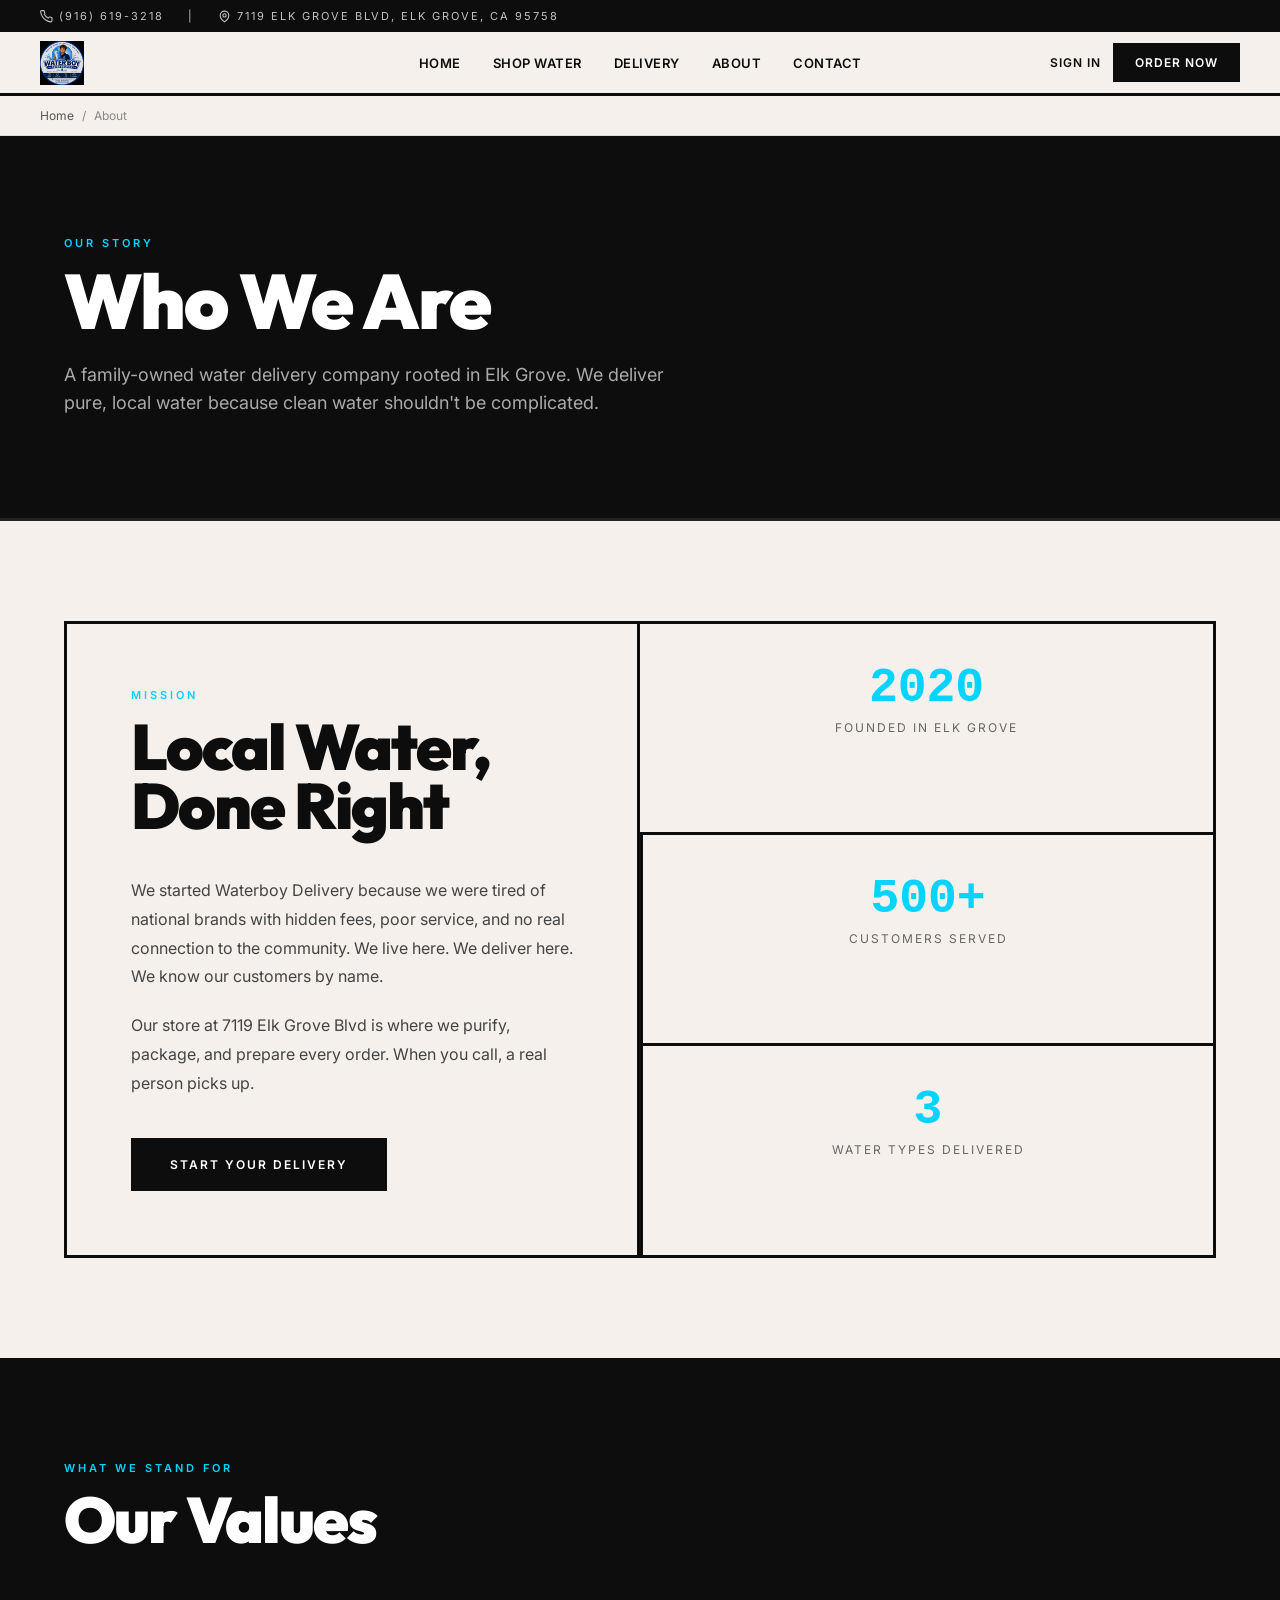
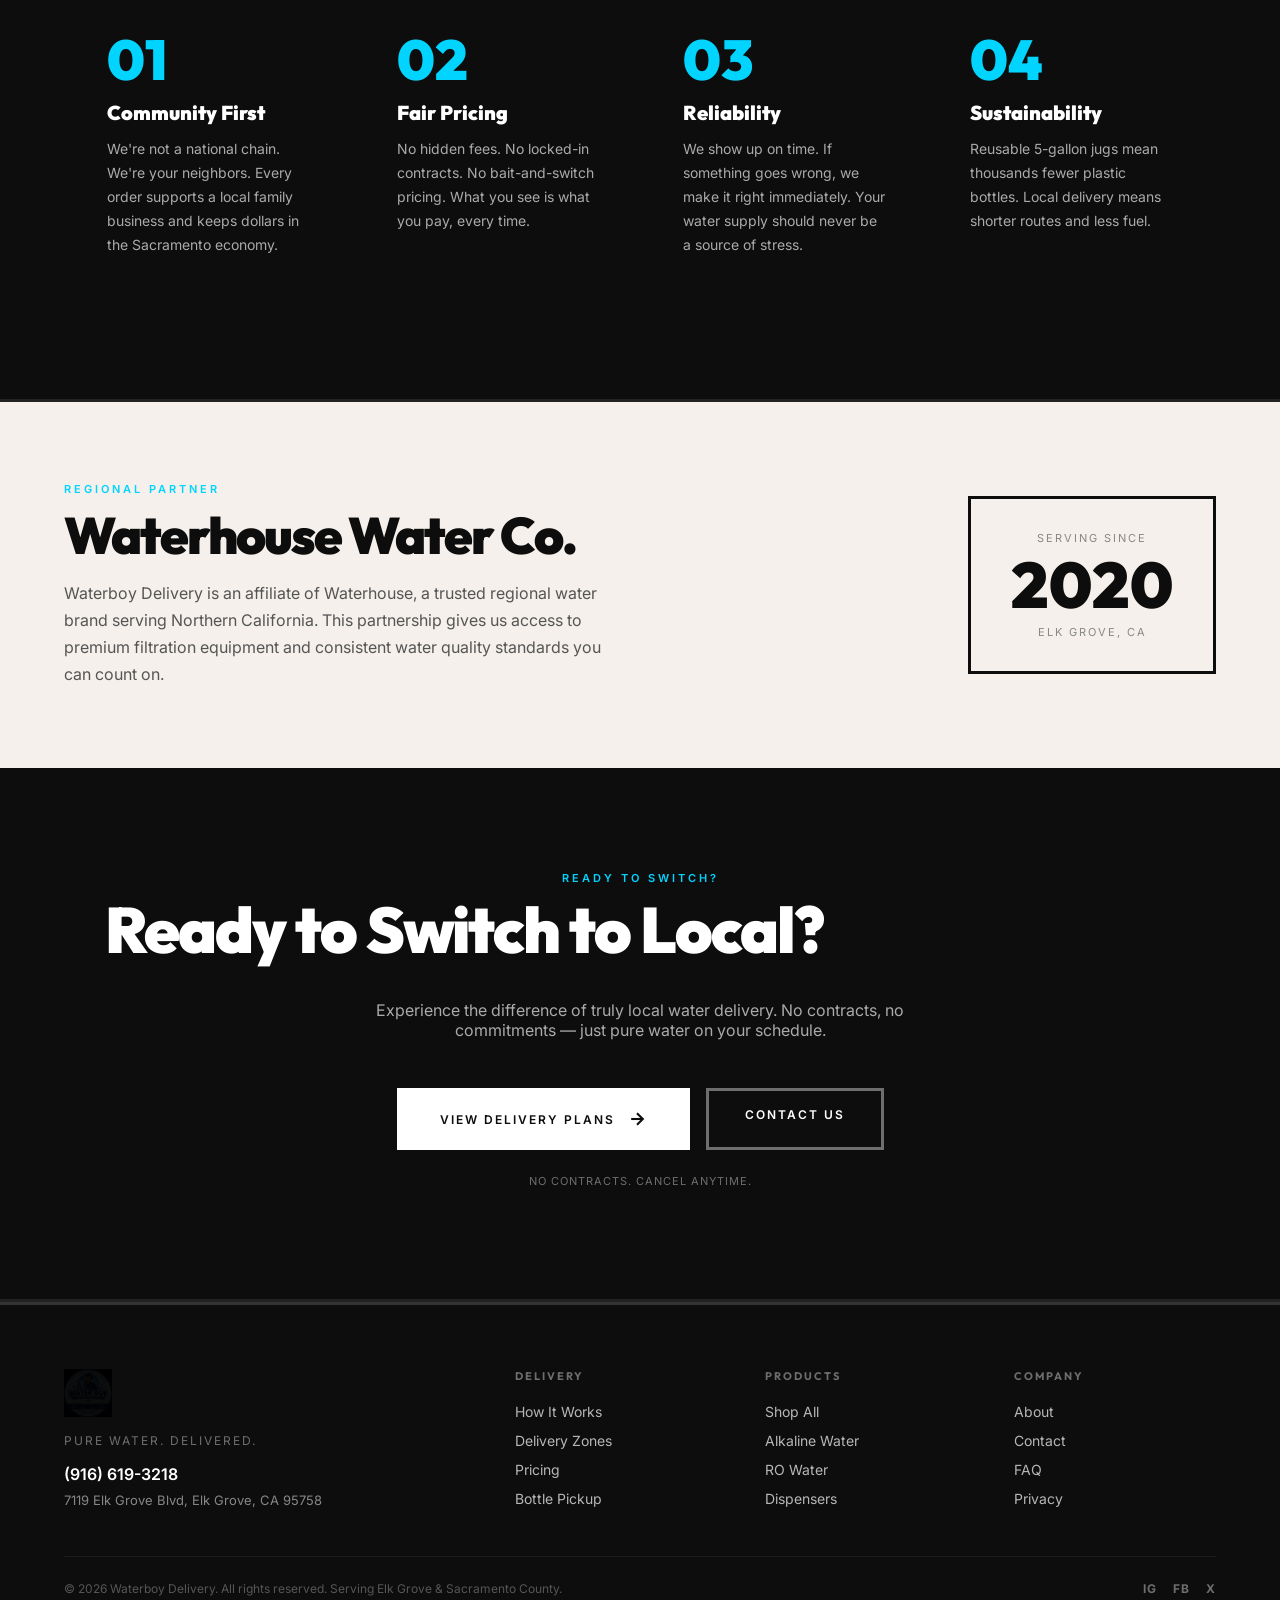
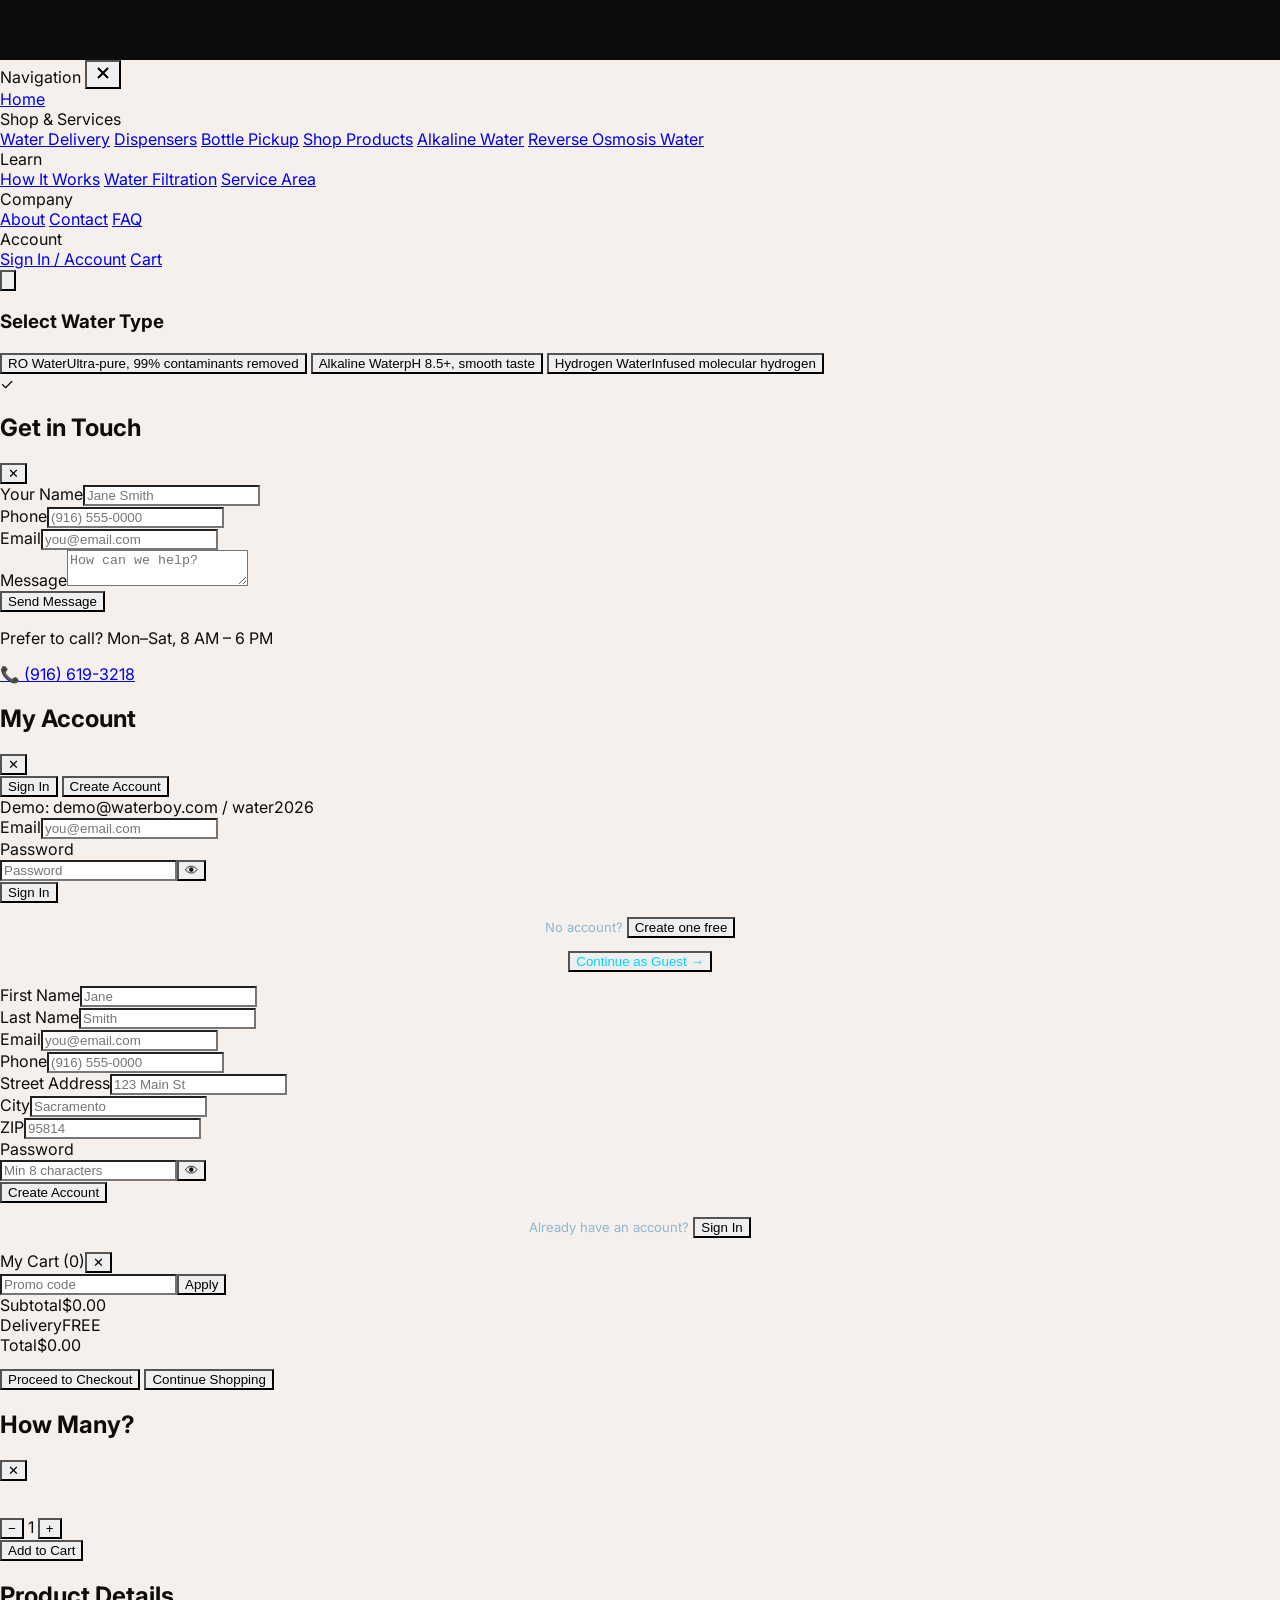
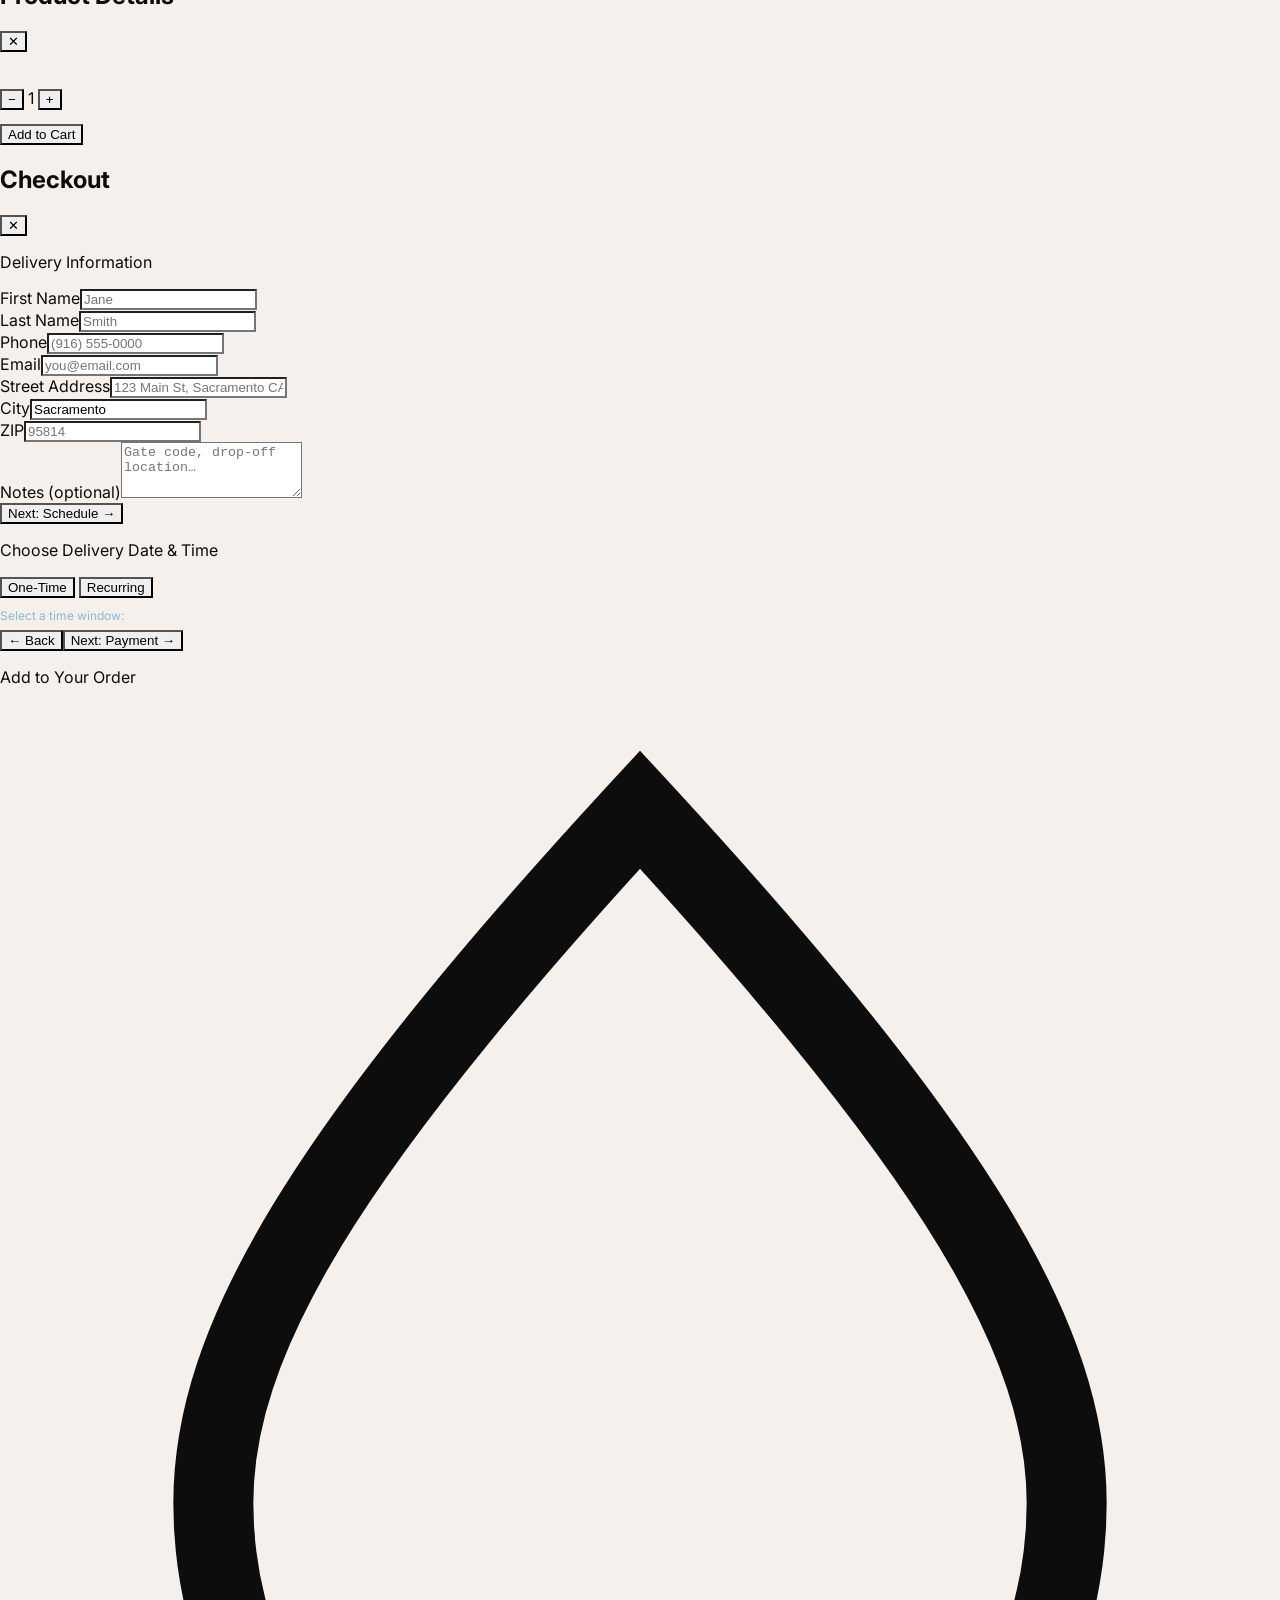
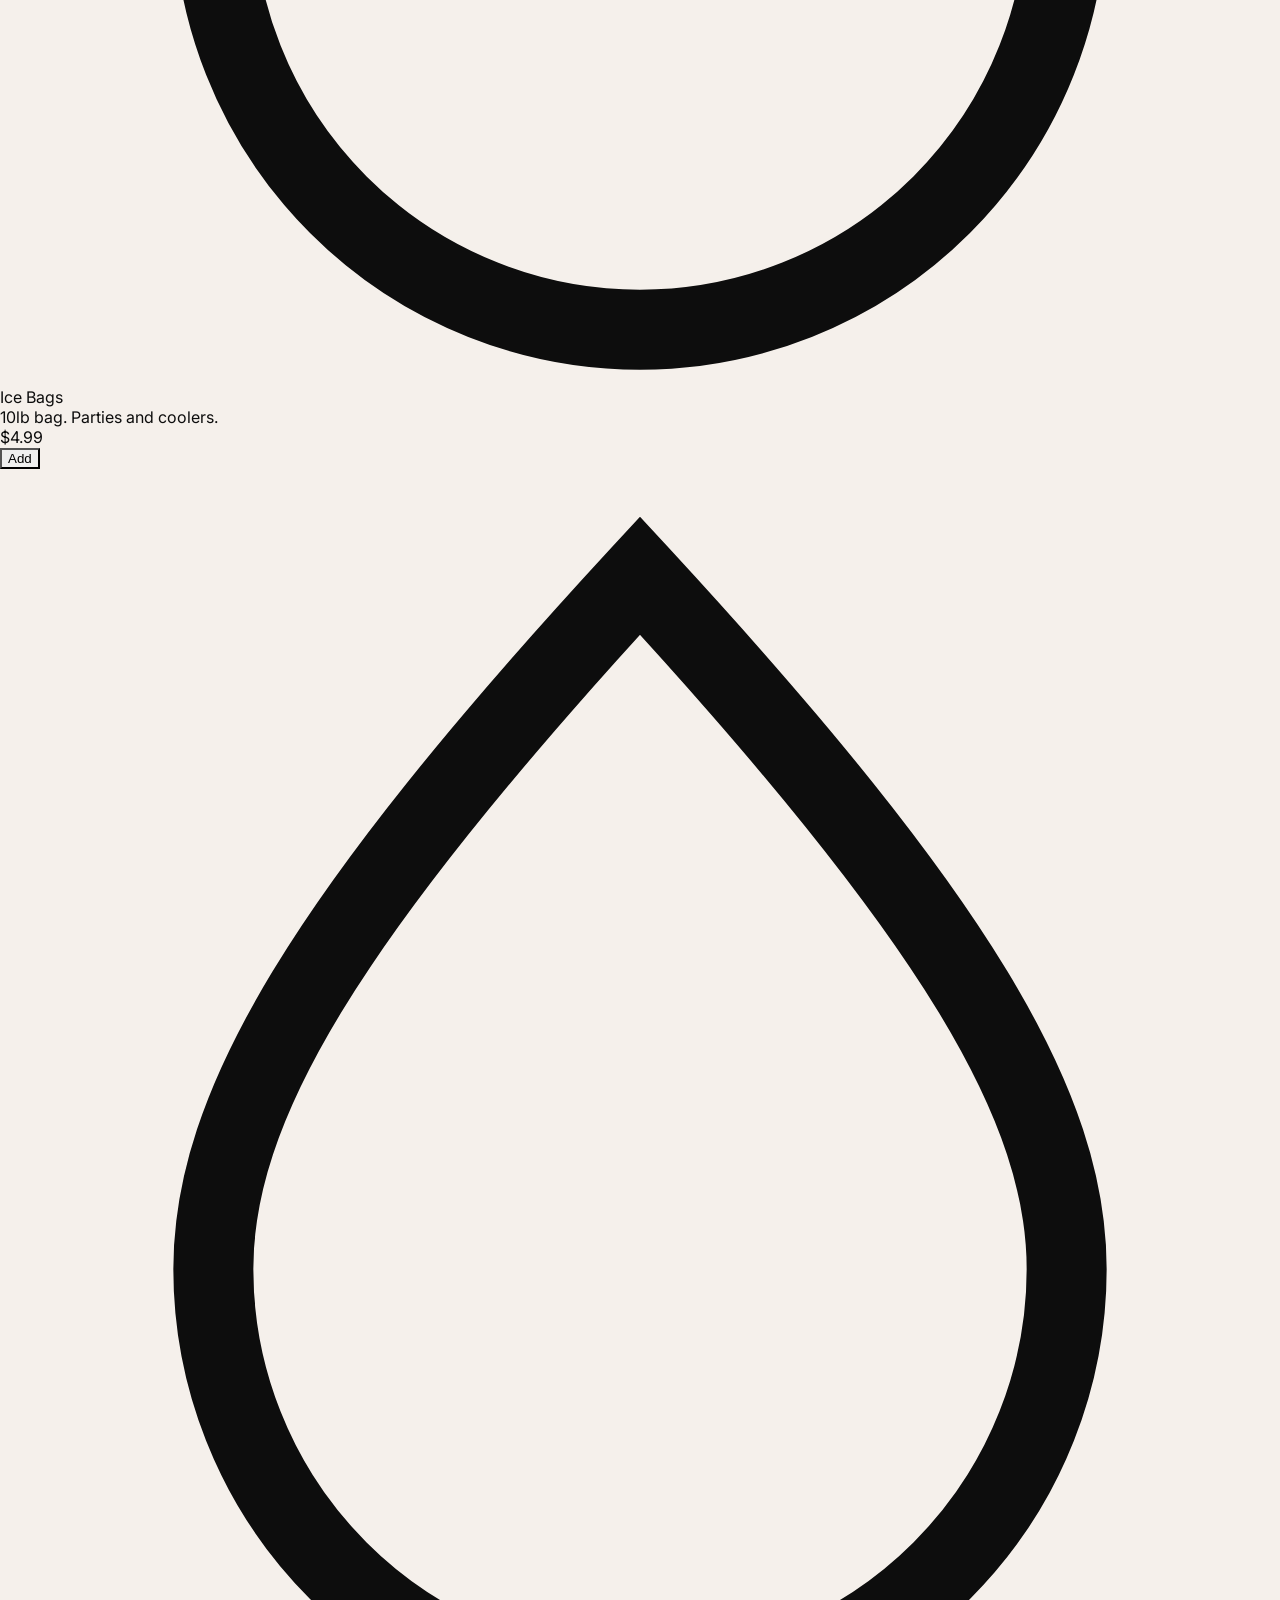
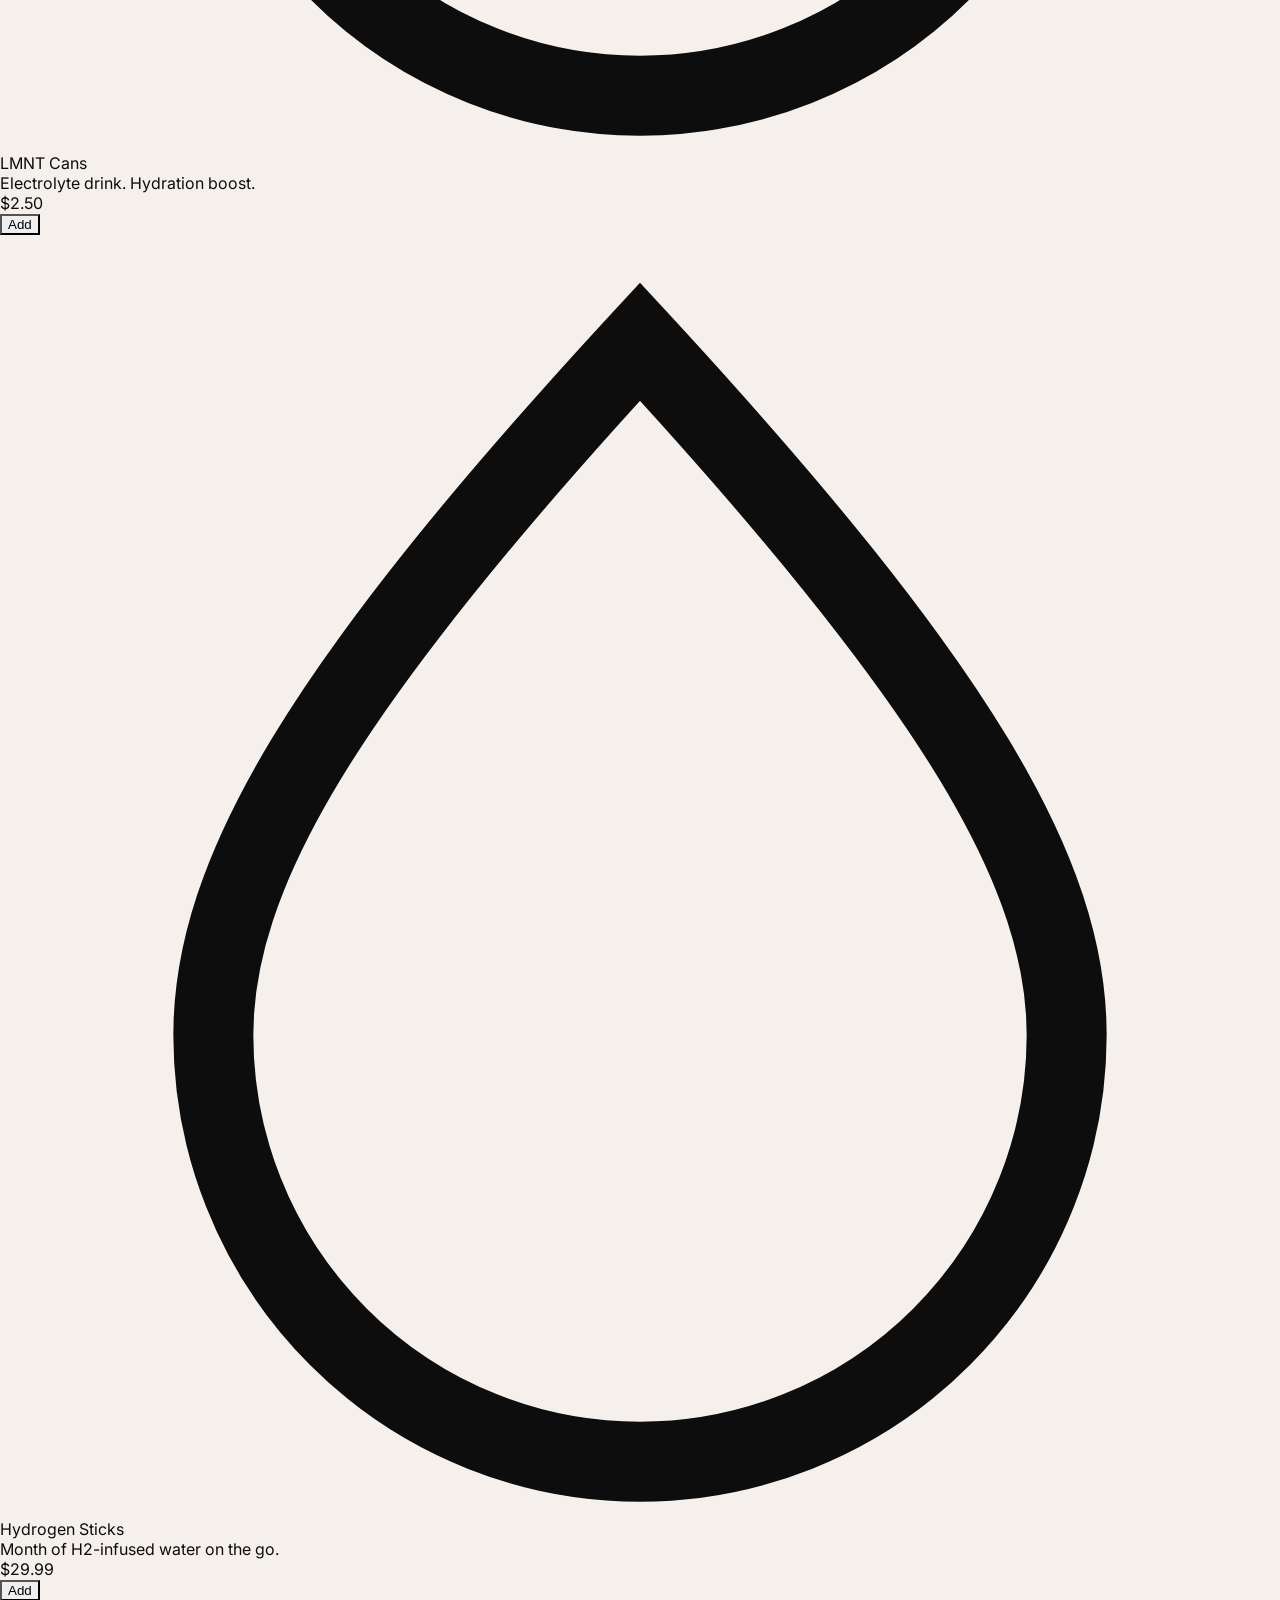
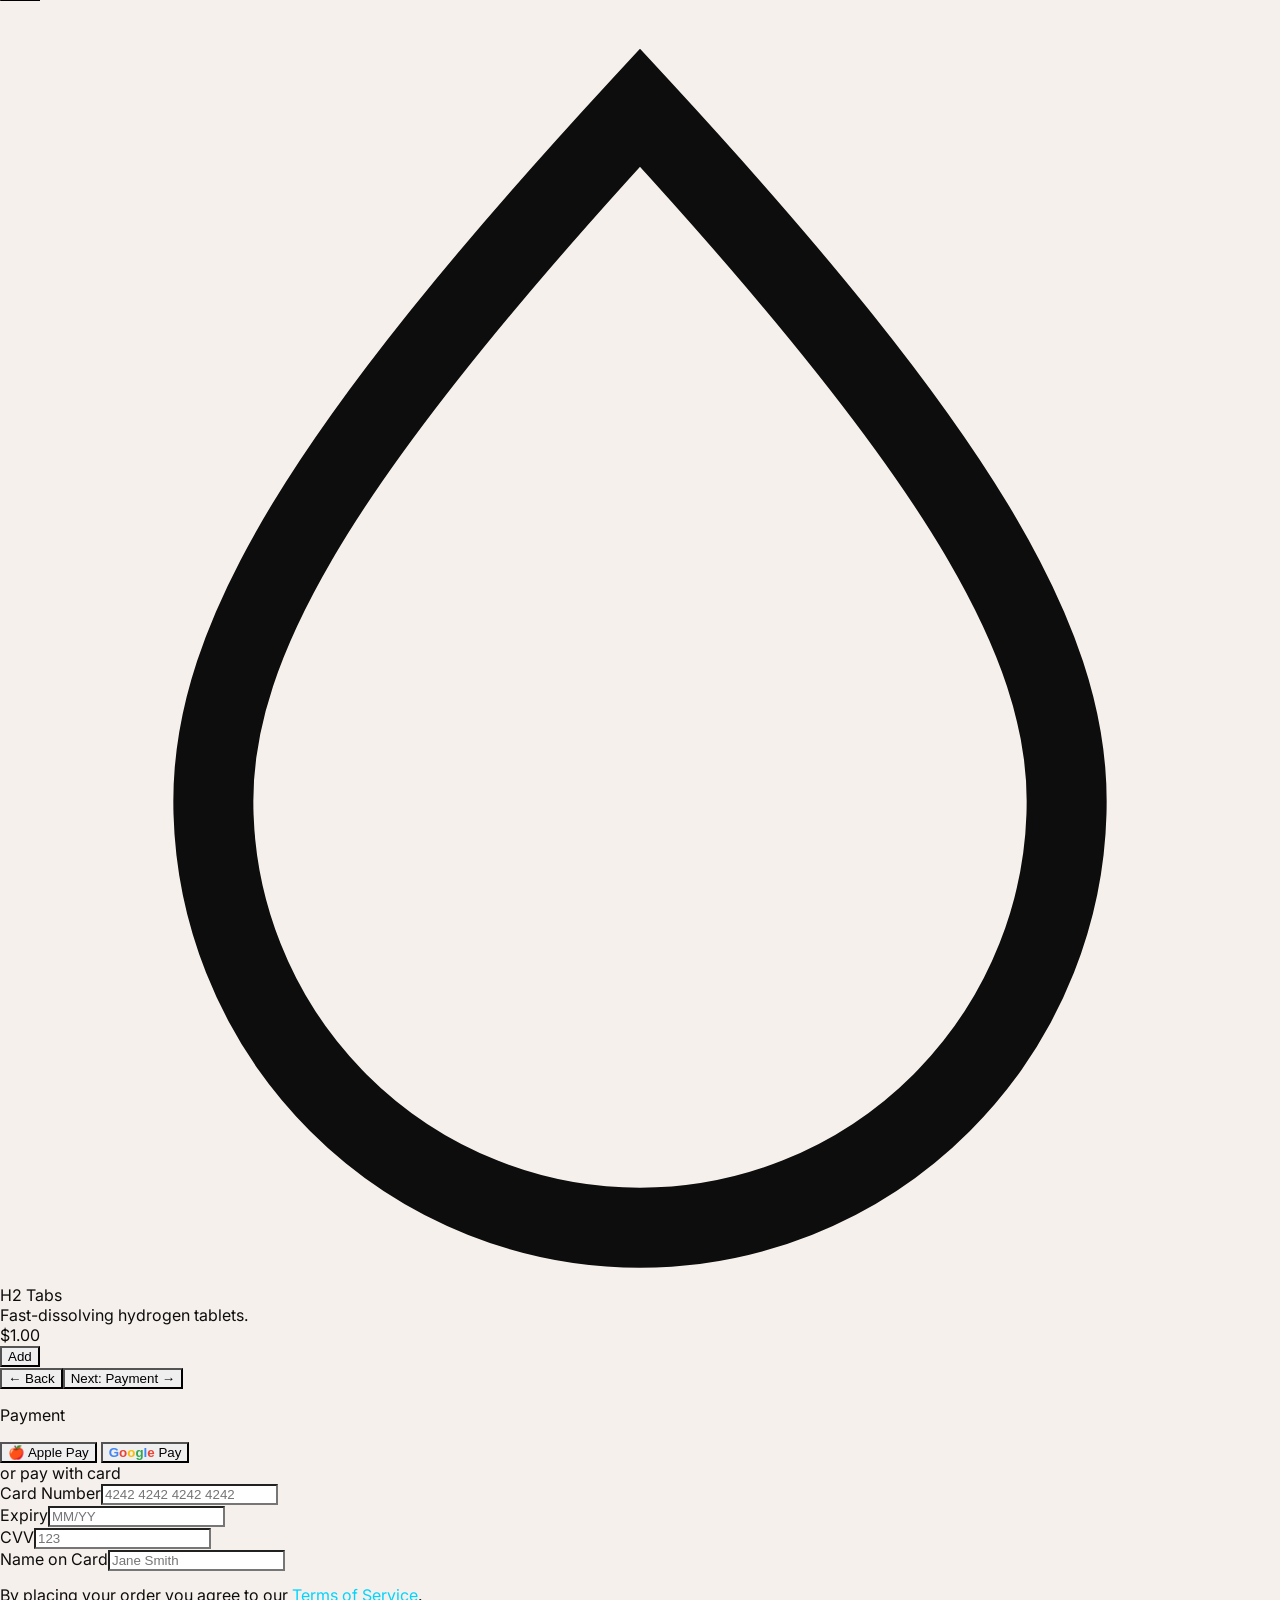
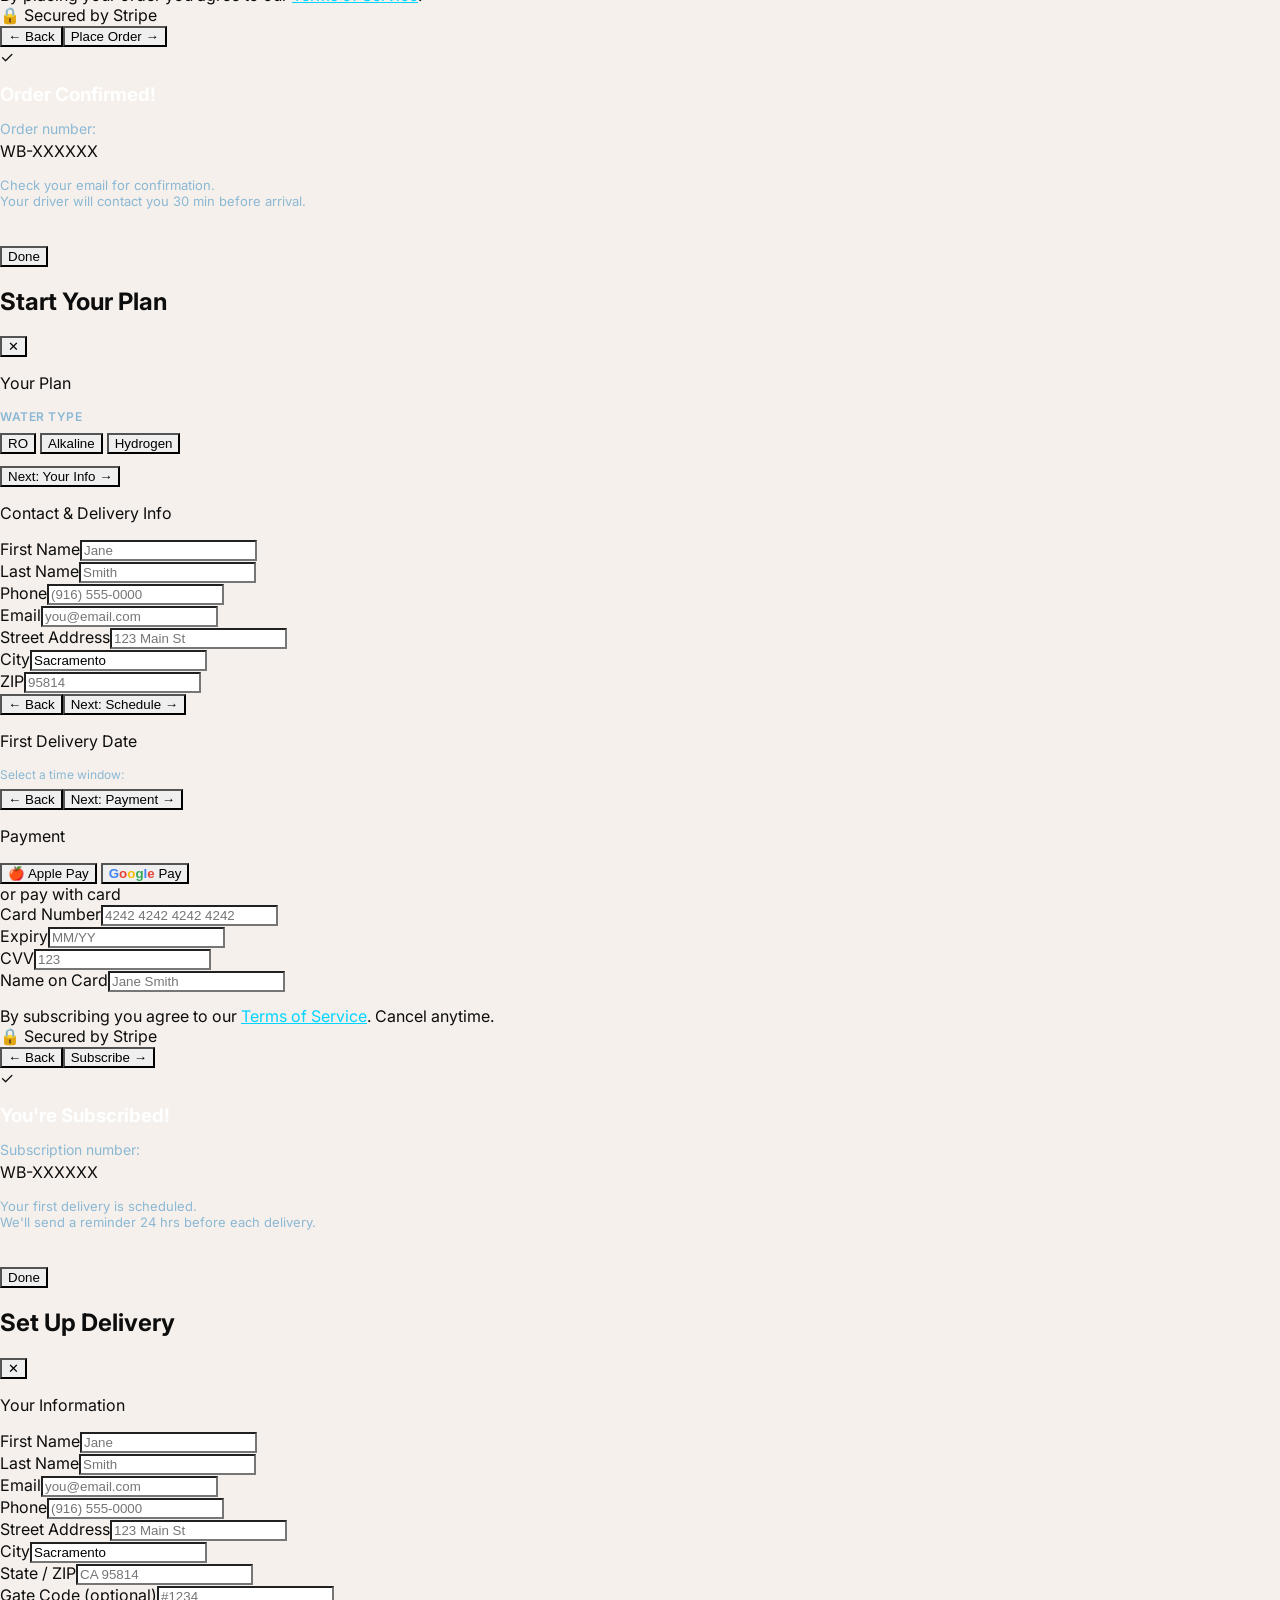
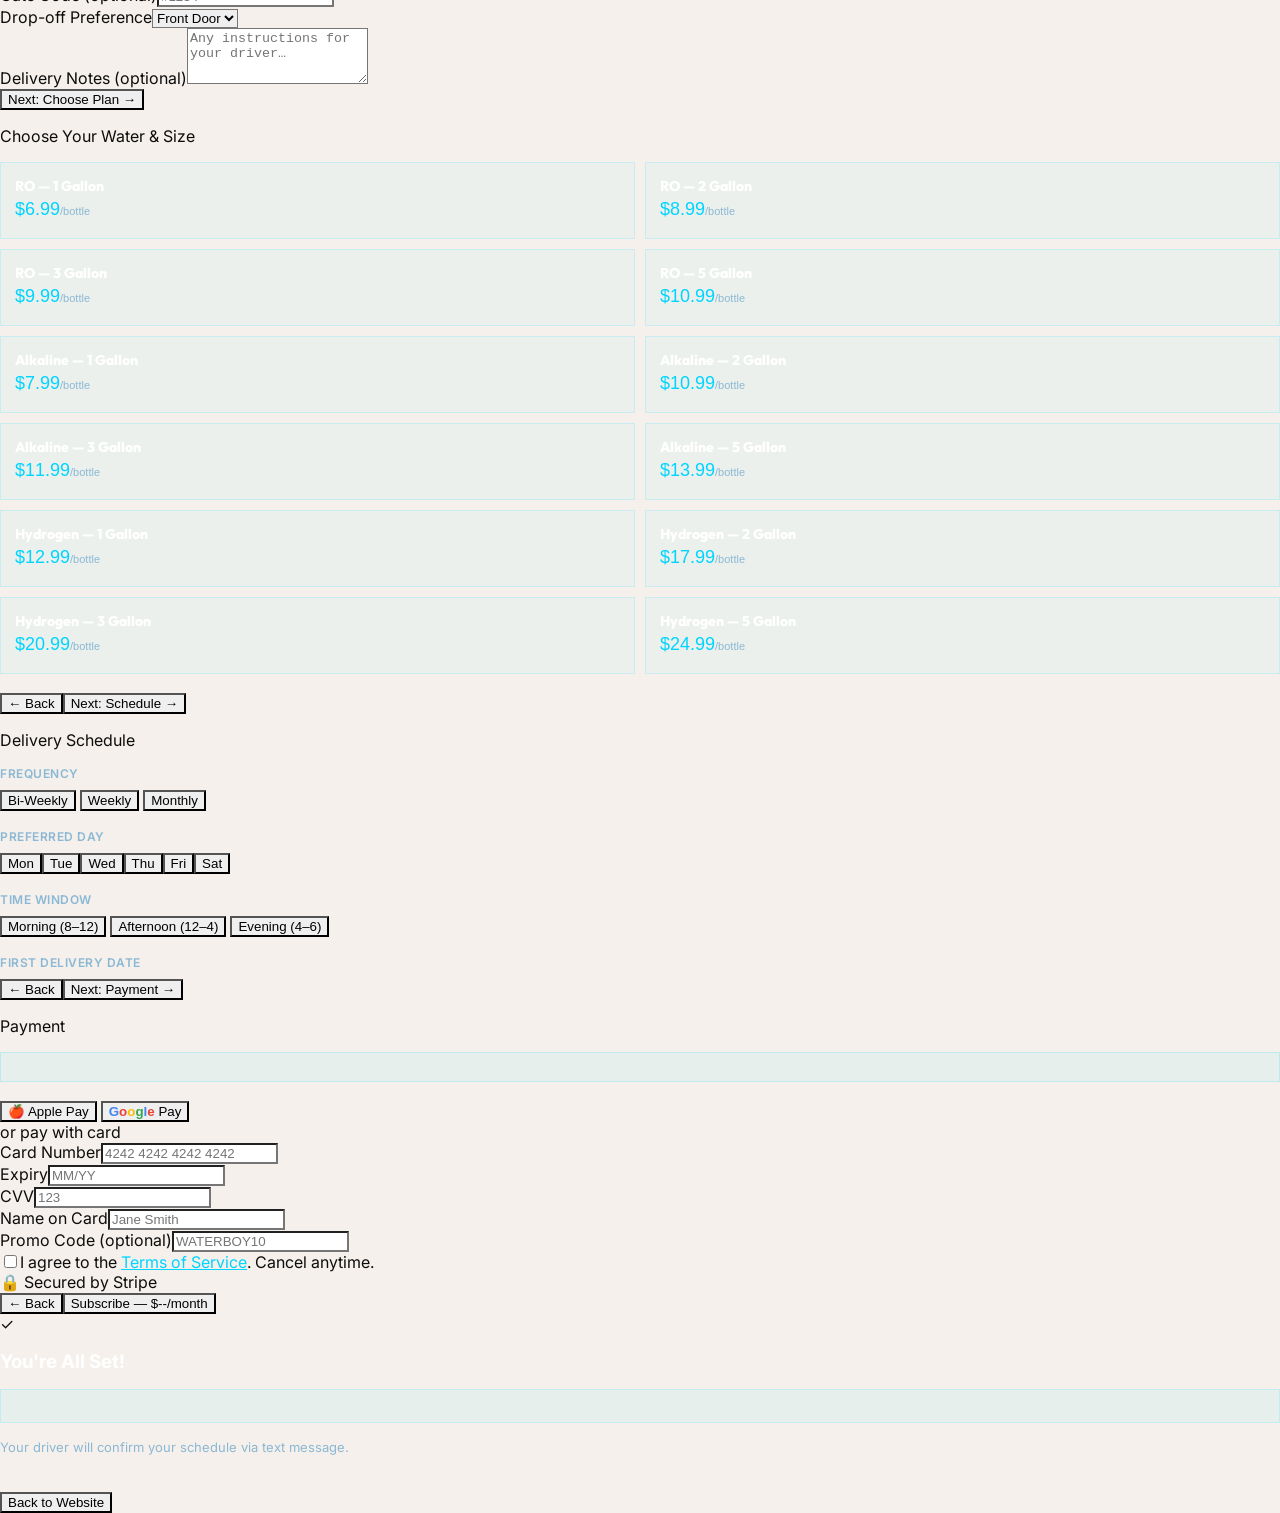
==== about.html @ 14802e35 "soft brutalism redesign - partial" ====
<!DOCTYPE html>
<html lang="en">
<head>
  <meta charset="UTF-8" />
  <meta name="viewport" content="width=device-width, initial-scale=1.0" />
  <title>About Waterboy Delivery | Local Water Delivery in Elk Grove, CA</title>
  <meta name="description" content="Family-owned water delivery company serving Elk Grove and Sacramento County. Learn about our mission, values, and commitment to pure, local water delivery." />
  <meta name="robots" content="index, follow" />
  <link rel="canonical" href="https://waterboydelivery.com/about.html" />
  <link rel="icon" type="image/png" sizes="32x32" href="favicon-32.png" />
  <link rel="preconnect" href="https://fonts.googleapis.com" />
  <link rel="preconnect" href="https://fonts.gstatic.com" crossorigin />
  <link href="https://fonts.googleapis.com/css2?family=Outfit:wght@400;700;900&family=Inter:wght@400;600&display=swap" rel="stylesheet" />
  <link rel="stylesheet" href="styles.css" />
  <link rel="stylesheet" href="shop.css" />
  <link rel="stylesheet" href="water-type-selector.css" />
  <link rel="stylesheet" href="global.css" />
  <style>
    *,*::before,*::after{box-sizing:border-box;border-radius:0!important;}
    body{background:#F5F0EB!important;margin:0;font-family:'Inter',sans-serif;color:#0D0D0D;}
    #navbar{background:#F5F0EB!important;border-bottom:3px solid #0D0D0D!important;box-shadow:none!important;display:flex!important;align-items:center!important;padding:0 40px!important;height:64px!important;position:sticky!important;top:0!important;z-index:999!important;}
    #navbar .nav-inner{display:contents!important;}
    .nav-logo{display:flex!important;align-items:center!important;text-decoration:none;}
    .nav-logo img{height:44px!important;object-fit:contain!important;mix-blend-mode:multiply!important;}
    .hn-center-links,.nav-center-links{display:flex!important;gap:32px!important;position:absolute!important;left:50%!important;transform:translateX(-50%)!important;}
    .hn-center-links a,.nav-center-links a{font-size:13px!important;font-weight:600!important;color:#0D0D0D!important;text-decoration:none!important;letter-spacing:0.5px!important;text-transform:uppercase!important;}
    .hn-nav-right,.nav-right{display:flex!important;gap:12px!important;align-items:center!important;margin-left:auto!important;}
    .hn-sign-in,.nav-btn-outline{font-size:12px!important;font-weight:600!important;color:#0D0D0D!important;text-decoration:none!important;letter-spacing:1px!important;text-transform:uppercase!important;background:transparent!important;border:none!important;cursor:pointer!important;}
    .hn-get-started,.nav-btn-primary{font-size:12px!important;font-weight:600!important;color:#FFF!important;background:#0D0D0D!important;text-decoration:none!important;letter-spacing:1px!important;text-transform:uppercase!important;padding:10px 20px!important;border:2px solid #0D0D0D!important;}
    .nav-menu-btn{display:none!important;background:none!important;border:none!important;cursor:pointer!important;color:#0D0D0D!important;padding:0!important;}
    .nav-wt-pills{display:none!important;}
    #info-bar{background:#0D0D0D!important;padding:9px 40px!important;font-size:11px!important;letter-spacing:2px!important;text-transform:uppercase!important;display:flex!important;align-items:center!important;gap:24px!important;}
    #info-bar a,#info-bar span{color:rgba(255,255,255,0.75)!important;text-decoration:none!important;display:inline-flex!important;align-items:center!important;gap:6px!important;}
    #info-bar a:hover{color:#FFF!important;}
    .info-bar-sep{color:rgba(255,255,255,0.3)!important;}
    #water-type-bar{display:none!important;}
    .wave-section{display:none!important;}
    .section{padding:100px 64px!important;}
    .section.section-dark{background:#0D0D0D!important;border-bottom:3px solid #222!important;color:#FFF;}
    .section.section-light{background:#F5F0EB!important;border-bottom:3px solid #0D0D0D!important;color:#0D0D0D;}
    .page-hero{background:#0D0D0D!important;padding:100px 64px!important;border-bottom:3px solid #222!important;}
    .page-hero-title{font-family:'Outfit',sans-serif!important;font-size:clamp(48px,6vw,88px)!important;font-weight:900!important;line-height:0.92!important;letter-spacing:-2px!important;color:#FFF!important;margin:0 0 24px!important;}
    .page-hero-sub{font-size:18px!important;color:rgba(255,255,255,0.65)!important;line-height:1.6!important;max-width:640px!important;margin:0!important;}
    .section-label{font-size:11px!important;font-weight:600!important;letter-spacing:3px!important;text-transform:uppercase!important;color:#00D4FF!important;display:block!important;margin-bottom:16px!important;}
    .section-title{font-family:'Outfit',sans-serif!important;font-size:clamp(40px,5vw,72px)!important;font-weight:900!important;line-height:0.92!important;letter-spacing:-2px!important;margin:0 0 40px!important;}
    .section.section-dark .section-title{color:#FFF!important;}
    .section.section-light .section-title{color:#0D0D0D!important;}
    .section.section-dark .section-subtitle,.section.section-dark p{color:rgba(255,255,255,0.65);}
    #cta-banner{background:#0D0D0D!important;padding:100px 64px!important;text-align:center!important;border-bottom:3px solid #222!important;}
    #cta-banner .cta-glow-left,#cta-banner .cta-glow-right{display:none!important;}
    .btn-cta-large{display:inline-flex;align-items:center;gap:12px;background:#FFF;color:#0D0D0D;font-family:'Inter',sans-serif;font-size:12px;font-weight:600;text-transform:uppercase;letter-spacing:2px;padding:18px 40px;border:3px solid #FFF;text-decoration:none;}
    .btn-cta-large:hover{background:transparent;color:#FFF;}
    .cta-buttons{display:flex;justify-content:center;gap:16px;flex-wrap:wrap;margin-bottom:24px;}
    .cta-fine-print{font-size:11px;color:rgba(255,255,255,0.4);letter-spacing:1px;text-transform:uppercase;}
    #footer{background:#0D0D0D!important;border-top:3px solid #333!important;padding:64px!important;}
    .footer-grid,.footer-brand,.footer-col,.footer-links,.footer-contact-items,.footer-contact-item,.footer-tagline,.footer-desc,.footer-phone,.footer-bottom,.footer-copy,.footer-legal,.payment-methods,.payment-badges,.payment-badge,.footer-brand-placeholder{display:none!important;}
    .wb-footer-grid{display:grid;grid-template-columns:2fr 1fr 1fr 1fr;gap:48px;max-width:1200px;margin:0 auto 48px;}
    .wb-footer-brand img{height:48px;object-fit:contain;margin-bottom:16px;display:block;mix-blend-mode:multiply;}
    .wb-footer-phone{display:block;font-size:16px;font-weight:600;color:#FFF;text-decoration:none;margin-bottom:8px;}
    .wb-footer-loc{display:block;font-size:13px;color:rgba(255,255,255,0.5);}
    .wb-footer-col h4{font-family:'Outfit',sans-serif;font-size:11px;font-weight:700;letter-spacing:2px;text-transform:uppercase;color:rgba(255,255,255,0.4);margin:0 0 20px;}
    .wb-footer-col nav{display:flex;flex-direction:column;gap:12px;}
    .wb-footer-col a{font-size:14px;color:rgba(255,255,255,0.7);text-decoration:none;}
    .wb-footer-col a:hover{color:#FFF;}
    .wb-footer-bottom{border-top:1px solid #1A1A1A;padding-top:24px;display:flex;align-items:center;justify-content:space-between;max-width:1200px;margin:0 auto;}
    .wb-footer-copy{font-size:12px;color:rgba(255,255,255,0.3);margin:0;}
    .wb-footer-socials{display:flex;gap:16px;}
    .wb-footer-socials a{font-size:12px;font-weight:700;color:rgba(255,255,255,0.4);text-decoration:none;letter-spacing:1px;}
    .wb-footer-socials a:hover{color:#FFF;}
    .breadcrumb-nav{background:#F5F0EB!important;border-bottom:1px solid rgba(13,13,13,0.1)!important;padding:12px 40px!important;}
    .breadcrumb{display:flex!important;gap:8px!important;list-style:none!important;margin:0!important;padding:0!important;font-size:12px!important;color:#888!important;}
    .breadcrumb li+li::before{content:'/'!important;margin-right:8px!important;}
    .breadcrumb a{color:#555!important;text-decoration:none!important;}
    .about-stats{display:grid;grid-template-columns:repeat(3,1fr);border:3px solid #0D0D0D;}
    .about-stat{padding:40px;text-align:center;}
    .about-stat+.about-stat{border-left:3px solid #0D0D0D;}
    .about-stat-val{font-family:'Courier New',monospace;font-size:48px;font-weight:700;color:#00D4FF;line-height:1;margin-bottom:8px;}
    .about-stat-label{font-size:12px;color:#666;text-transform:uppercase;letter-spacing:2px;}
    .about-values-grid{display:grid;grid-template-columns:repeat(4,1fr);border:3px solid #0D0D0D;margin-top:64px;}
    .about-value{padding:40px;}
    .about-value+.about-value{border-left:3px solid #0D0D0D;}
    .about-value-num{font-family:'Outfit',sans-serif;font-size:56px;font-weight:900;color:#00D4FF;line-height:1;margin-bottom:12px;}
    .about-value h3{font-family:'Outfit',sans-serif;font-size:20px;font-weight:900;color:#FFF;margin:0 0 12px;}
    .about-value p{font-size:14px;color:rgba(255,255,255,0.6);line-height:1.7;margin:0;}
    .about-partner{background:#F5F0EB;padding:80px 64px;border-bottom:3px solid #0D0D0D;display:flex;align-items:center;gap:64px;}
    .about-partner-text{flex:1;}
    .about-partner-aside{flex-shrink:0;border:3px solid #0D0D0D;padding:32px 40px;text-align:center;}
    @media(max-width:900px){
      #navbar{padding:0 20px!important;}
      .hn-center-links,.nav-center-links{display:none!important;}
      .nav-menu-btn{display:block!important;}
      #info-bar{padding:9px 20px!important;flex-wrap:wrap!important;gap:12px!important;}
      .page-hero{padding:60px 24px!important;}
      .section{padding:60px 24px!important;}
      #cta-banner{padding:60px 24px!important;}
      #footer{padding:48px 24px!important;}
      .wb-footer-grid{grid-template-columns:1fr 1fr!important;gap:32px!important;}
      .about-stats{grid-template-columns:1fr;}
      .about-stat+.about-stat{border-left:none;border-top:3px solid #0D0D0D;}
      .about-values-grid{grid-template-columns:1fr 1fr;}
      .about-value+.about-value{border-left:none;}
      .about-value:nth-child(odd){border-right:3px solid #0D0D0D;}
      .about-value:nth-child(3),.about-value:nth-child(4){border-top:3px solid #0D0D0D;}
      .about-partner{flex-direction:column;padding:60px 24px;gap:32px;}
    }
  </style>
</head>
<body>

<div id="info-bar">
  <a href="tel:+19166193218">
    <svg width="13" height="13" viewBox="0 0 24 24" fill="none" stroke="currentColor" stroke-width="2" aria-hidden="true"><path d="M22 16.92v3a2 2 0 0 1-2.18 2 19.79 19.79 0 0 1-8.63-3.07A19.5 19.5 0 0 1 4.26 12a19.79 19.79 0 0 1-3.07-8.67A2 2 0 0 1 3.17 1.17h3a2 2 0 0 1 2 1.72 12.84 12.84 0 0 0 .7 2.81 2 2 0 0 1-.45 2.11L8 8a16 16 0 0 0 6.93 6.93l1.46-1.46a2 2 0 0 1 2.11-.45 12.84 12.84 0 0 0 2.81.7A2 2 0 0 1 22 16.92z"/></svg>
    (916) 619-3218
  </a>
  <span class="info-bar-sep">|</span>
  <a href="https://maps.google.com/?q=7119+Elk+Grove+Blvd,+Elk+Grove,+CA+95758" target="_blank" rel="noopener">
    <svg width="13" height="13" viewBox="0 0 24 24" fill="none" stroke="currentColor" stroke-width="2" aria-hidden="true"><path d="M20 10c0 6-8 12-8 12s-8-6-8-12a8 8 0 0 1 16 0Z"/><circle cx="12" cy="10" r="3"/></svg>
    7119 Elk Grove Blvd, Elk Grove, CA 95758
  </a>
</div>

<nav id="navbar" role="navigation" aria-label="Main navigation">
  <a href="index.html" class="nav-logo" aria-label="Waterboy Delivery home">
    <img src="Images%20for%20Menu/Images%20for%20Menu/logo.PNG" alt="Waterboy Delivery logo" onerror="this.style.display='none'" />
  </a>
  <div class="hn-center-links">
    <a href="index.html">Home</a>
    <a href="shop.html">Shop Water</a>
    <a href="water-delivery.html">Delivery</a>
    <a href="about.html">About</a>
    <a href="contact.html">Contact</a>
  </div>
  <div class="hn-nav-right">
    <a href="javascript:void(0)" class="hn-sign-in" onclick="typeof openAuthModal==='function'&&openAuthModal('signin')">Sign In</a>
    <a href="water-delivery.html" class="hn-get-started">Order Now</a>
  </div>
  <button class="nav-menu-btn" id="nav-menu-btn" aria-label="Open site navigation" aria-expanded="false" aria-controls="left-drawer">
    <svg width="22" height="22" viewBox="0 0 24 24" fill="none" stroke="currentColor" stroke-width="2.5" aria-hidden="true"><path d="M3 6h18M3 12h18M3 18h18"/></svg>
  </button>
  <ul class="nav-links" role="list" style="list-style:none;margin:0;padding:0;display:none;"></ul>
  <div class="nav-wt-pills" id="nav-wt-pills" style="display:none!important;"></div>
</nav>
<div id="water-type-bar" style="display:none!important;" aria-hidden="true">
  <span class="wtb-label">Viewing: <strong id="wtb-type">Water</strong></span>
  <button id="wtb-change" class="wtb-change">Change</button>
</div>

<nav class="breadcrumb-nav" aria-label="Breadcrumb">
  <div class="container"><ol class="breadcrumb"><li><a href="index.html">Home</a></li><li aria-current="page">About</li></ol></div>
</nav>

<header class="page-hero" aria-labelledby="about-hero-title">
  <span class="section-label">Our Story</span>
  <h1 id="about-hero-title" class="page-hero-title">Who We Are</h1>
  <p class="page-hero-sub">A family-owned water delivery company rooted in Elk Grove. We deliver pure, local water because clean water shouldn't be complicated.</p>
</header>

<section class="section section-light" aria-labelledby="mission-heading">
  <div style="max-width:1200px;margin:0 auto;">
    <div style="display:grid;grid-template-columns:1fr 1fr;gap:0;border:3px solid #0D0D0D;">
      <div style="padding:64px;border-right:3px solid #0D0D0D;">
        <span class="section-label">Mission</span>
        <h2 id="mission-heading" class="section-title">Local Water,<br>Done Right</h2>
        <p style="font-size:16px;line-height:1.8;color:#444;margin-bottom:20px;">We started Waterboy Delivery because we were tired of national brands with hidden fees, poor service, and no real connection to the community. We live here. We deliver here. We know our customers by name.</p>
        <p style="font-size:16px;line-height:1.8;color:#444;margin-bottom:40px;">Our store at 7119 Elk Grove Blvd is where we purify, package, and prepare every order. When you call, a real person picks up.</p>
        <a href="water-delivery.html" style="display:inline-block;background:#0D0D0D;color:#FFF;font-family:'Inter',sans-serif;font-size:12px;font-weight:600;text-transform:uppercase;letter-spacing:2px;padding:16px 36px;border:3px solid #0D0D0D;text-decoration:none;">Start Your Delivery</a>
      </div>
      <div class="about-stats" style="border:none;grid-template-columns:1fr;">
        <div class="about-stat" style="border-bottom:3px solid #0D0D0D;">
          <div class="about-stat-val">2020</div>
          <div class="about-stat-label">Founded in Elk Grove</div>
        </div>
        <div class="about-stat" style="border-bottom:3px solid #0D0D0D;">
          <div class="about-stat-val">500+</div>
          <div class="about-stat-label">Customers Served</div>
        </div>
        <div class="about-stat">
          <div class="about-stat-val">3</div>
          <div class="about-stat-label">Water Types Delivered</div>
        </div>
      </div>
    </div>
  </div>
</section>

<section class="section section-dark" aria-labelledby="values-heading">
  <div style="max-width:1200px;margin:0 auto;">
    <span class="section-label">What We Stand For</span>
    <h2 id="values-heading" class="section-title" style="color:#FFF!important;">Our Values</h2>
    <div class="about-values-grid" style="margin-top:0;">
      <div class="about-value">
        <div class="about-value-num">01</div>
        <h3>Community First</h3>
        <p>We're not a national chain. We're your neighbors. Every order supports a local family business and keeps dollars in the Sacramento economy.</p>
      </div>
      <div class="about-value">
        <div class="about-value-num">02</div>
        <h3>Fair Pricing</h3>
        <p>No hidden fees. No locked-in contracts. No bait-and-switch pricing. What you see is what you pay, every time.</p>
      </div>
      <div class="about-value">
        <div class="about-value-num">03</div>
        <h3>Reliability</h3>
        <p>We show up on time. If something goes wrong, we make it right immediately. Your water supply should never be a source of stress.</p>
      </div>
      <div class="about-value">
        <div class="about-value-num">04</div>
        <h3>Sustainability</h3>
        <p>Reusable 5-gallon jugs mean thousands fewer plastic bottles. Local delivery means shorter routes and less fuel.</p>
      </div>
    </div>
  </div>
</section>

<div class="about-partner" aria-label="Partner information">
  <div class="about-partner-text">
    <span class="section-label" style="color:#0D0D0D;">Regional Partner</span>
    <h2 style="font-family:'Outfit',sans-serif;font-size:clamp(32px,4vw,56px);font-weight:900;letter-spacing:-2px;line-height:0.92;margin:0 0 20px;">Waterhouse Water Co.</h2>
    <p style="font-size:16px;color:#555;line-height:1.7;max-width:560px;margin:0;">Waterboy Delivery is an affiliate of Waterhouse, a trusted regional water brand serving Northern California. This partnership gives us access to premium filtration equipment and consistent water quality standards you can count on.</p>
  </div>
  <div class="about-partner-aside">
    <div style="font-size:11px;letter-spacing:2px;text-transform:uppercase;color:#888;margin-bottom:8px;">Serving Since</div>
    <div style="font-family:'Outfit',sans-serif;font-size:64px;font-weight:900;color:#0D0D0D;line-height:1;">2020</div>
    <div style="font-size:11px;letter-spacing:2px;text-transform:uppercase;color:#888;margin-top:8px;">Elk Grove, CA</div>
  </div>
</div>

<section id="cta-banner" aria-labelledby="cta-title">
  <div class="cta-glow-left" aria-hidden="true"></div>
  <div class="cta-glow-right" aria-hidden="true"></div>
  <span class="section-label" style="text-align:center;display:block;">Ready to Switch?</span>
  <h2 id="cta-title" class="section-title" style="color:#FFF!important;text-align:center;max-width:800px;margin:0 auto 24px;">Ready to Switch to Local?</h2>
  <p style="font-size:16px;color:rgba(255,255,255,0.65);text-align:center;margin:0 auto 48px;max-width:560px;">Experience the difference of truly local water delivery. No contracts, no commitments — just pure water on your schedule.</p>
  <div class="cta-buttons">
    <a href="water-delivery.html" class="btn-cta-large">View Delivery Plans <svg width="20" height="20" viewBox="0 0 24 24" fill="none" stroke="currentColor" stroke-width="2.5" aria-hidden="true"><path d="M5 12h14"/><path d="m12 5 7 7-7 7"/></svg></a>
    <a href="contact.html" style="display:inline-block;background:transparent;color:#FFF;font-family:'Inter',sans-serif;font-size:12px;font-weight:600;text-transform:uppercase;letter-spacing:2px;padding:16px 36px;border:3px solid rgba(255,255,255,0.4);text-decoration:none;">Contact Us</a>
  </div>
  <p class="cta-fine-print">No contracts. Cancel anytime.</p>
</section>

<footer id="footer" role="contentinfo">
  <div class="wb-footer-grid">
    <div class="wb-footer-brand">
      <img src="Images%20for%20Menu/Images%20for%20Menu/logo.PNG" alt="Waterboy Delivery" onerror="this.style.display='none'" />
      <p style="font-size:12px;color:rgba(255,255,255,0.4);letter-spacing:2px;text-transform:uppercase;margin:0 0 16px;">Pure Water. Delivered.</p>
      <a href="tel:+19166193218" class="wb-footer-phone">(916) 619-3218</a>
      <span class="wb-footer-loc">7119 Elk Grove Blvd, Elk Grove, CA 95758</span>
    </div>
    <div class="wb-footer-col">
      <h4>Delivery</h4>
      <nav aria-label="Delivery links">
        <a href="how-it-works.html">How It Works</a>
        <a href="delivery-areas.html">Delivery Zones</a>
        <a href="water-delivery.html">Pricing</a>
        <a href="bottle-pickup.html">Bottle Pickup</a>
      </nav>
    </div>
    <div class="wb-footer-col">
      <h4>Products</h4>
      <nav aria-label="Product links">
        <a href="shop.html">Shop All</a>
        <a href="alkaline-water.html">Alkaline Water</a>
        <a href="reverse-osmosis-water.html">RO Water</a>
        <a href="dispensers.html">Dispensers</a>
      </nav>
    </div>
    <div class="wb-footer-col">
      <h4>Company</h4>
      <nav aria-label="Company links">
        <a href="about.html">About</a>
        <a href="contact.html">Contact</a>
        <a href="faq.html">FAQ</a>
        <a href="#">Privacy</a>
      </nav>
    </div>
  </div>
  <div class="wb-footer-bottom">
    <p class="wb-footer-copy">© 2026 Waterboy Delivery. All rights reserved. Serving Elk Grove &amp; Sacramento County.</p>
    <div class="wb-footer-socials">
      <a href="#" aria-label="Instagram">IG</a>
      <a href="#" aria-label="Facebook">FB</a>
      <a href="#" aria-label="Twitter / X">X</a>
    </div>
  </div>
  <div style="display:none;" aria-hidden="true">
    <div class="footer-grid"><div class="footer-brand"><div class="footer-tagline">PURE WATER. DELIVERED.</div><a href="tel:+19166193218" class="footer-phone">(916) 619-3218</a></div></div>
    <div class="footer-bottom"><p class="footer-copy">© 2026 Waterboy Delivery.</p><nav class="footer-legal"><a href="#">Privacy Policy</a><a href="#">Terms of Service</a></nav></div>
    <div class="hn-footer-grid"></div><div class="hn-footer-bottom"></div>
  </div>
</footer>

<div id="left-drawer-overlay" class="left-drawer-overlay" aria-hidden="true"></div>
<aside id="left-drawer" class="left-drawer" role="dialog" aria-label="Site navigation" aria-modal="true" aria-hidden="true">
  <div class="left-drawer-header">
    <span class="left-drawer-title">Navigation</span>
    <button class="left-drawer-close" id="left-drawer-close" aria-label="Close navigation menu">
      <svg width="20" height="20" viewBox="0 0 24 24" fill="none" stroke="currentColor" stroke-width="2.5" aria-hidden="true"><path d="M18 6 6 18M6 6l12 12"/></svg>
    </button>
  </div>
  <nav class="left-drawer-nav" aria-label="Full site navigation">
    <a href="index.html" class="left-drawer-link">Home</a>
    <div class="left-drawer-section"><div class="left-drawer-section-label">Shop &amp; Services</div>
      <a href="water-delivery.html" class="left-drawer-link">Water Delivery</a>
      <a href="dispensers.html" class="left-drawer-link">Dispensers</a>
      <a href="bottle-pickup.html" class="left-drawer-link">Bottle Pickup</a>
      <a href="shop.html" class="left-drawer-link">Shop Products</a>
      <a href="alkaline-water.html" class="left-drawer-link">Alkaline Water</a>
      <a href="reverse-osmosis-water.html" class="left-drawer-link">Reverse Osmosis Water</a>
    </div>
    <div class="left-drawer-section"><div class="left-drawer-section-label">Learn</div>
      <a href="how-it-works.html" class="left-drawer-link">How It Works</a>
      <a href="water-filtration.html" class="left-drawer-link">Water Filtration</a>
      <a href="delivery-areas.html" class="left-drawer-link">Service Area</a>
    </div>
    <div class="left-drawer-section"><div class="left-drawer-section-label">Company</div>
      <a href="about.html" class="left-drawer-link">About</a>
      <a href="contact.html" class="left-drawer-link">Contact</a>
      <a href="faq.html" class="left-drawer-link">FAQ</a>
    </div>
    <div class="left-drawer-section"><div class="left-drawer-section-label">Account</div>
      <a href="#" class="left-drawer-link" id="ld-signin-link">Sign In / Account</a>
      <a href="#" class="left-drawer-link" id="ld-cart-link">Cart</a>
    </div>
  </nav>
</aside>
<button id="back-to-top" aria-label="Back to top"><svg viewBox="0 0 24 24" fill="none" stroke="currentColor" stroke-width="2.5"><path d="m18 15-6-6-6 6"/></svg></button>
<script src="script.js"></script><script src="shop.js"></script><script src="water-type-selector.js"></script><script src="left-menu.js"></script><script src="shared.js"></script>
<div id="water-type-overlay" aria-hidden="true">
  <div class="wt-overlay-box">
    <h3 class="wt-overlay-title">Select Water Type</h3>
    <div class="wt-overlay-opts">
      <button class="wt-overlay-opt" data-type="ro"><span class="wto-name">RO Water</span><span class="wto-sub">Ultra-pure, 99% contaminants removed</span></button>
      <button class="wt-overlay-opt" data-type="alkaline"><span class="wto-name">Alkaline Water</span><span class="wto-sub">pH 8.5+, smooth taste</span></button>
      <button class="wt-overlay-opt" data-type="hydrogen"><span class="wto-name">Hydrogen Water</span><span class="wto-sub">Infused molecular hydrogen</span></button>
    </div>
  </div>
</div>
<script>(function(){var L={ro:'RO Water',alkaline:'Alkaline Water',hydrogen:'Hydrogen Water'},V=['ro','alkaline','hydrogen'];function g(){try{var v=localStorage.getItem('wb_water_type');return V.indexOf(v)!==-1?v:null;}catch(e){return null;}}function s(t){try{localStorage.setItem('wb_water_type',t);}catch(e){}try{localStorage.setItem('waterboy_water_type',t);}catch(e){};}document.addEventListener('DOMContentLoaded',function(){var bar=document.getElementById('water-type-bar'),tEl=document.getElementById('wtb-type'),chg=document.getElementById('wtb-change'),ov=document.getElementById('water-type-overlay'),t=g();if(bar&&t){if(tEl)tEl.textContent=L[t]||t;bar.style.display='flex';}if(chg&&ov){chg.addEventListener('click',function(){ov.style.display='flex';});}if(ov){ov.querySelectorAll('.wt-overlay-opt').forEach(function(b){b.addEventListener('click',function(){var t=b.getAttribute('data-type');s(t);if(tEl)tEl.textContent=L[t]||t;if(bar)bar.style.display='flex';ov.style.display='none';document.querySelectorAll('.nav-wt-btn').forEach(function(p){p.setAttribute('aria-pressed',p.getAttribute('data-type')===t?'true':'false');});});});ov.addEventListener('click',function(e){if(e.target===ov)ov.style.display='none';});}});})();</script>
</body>
</html>
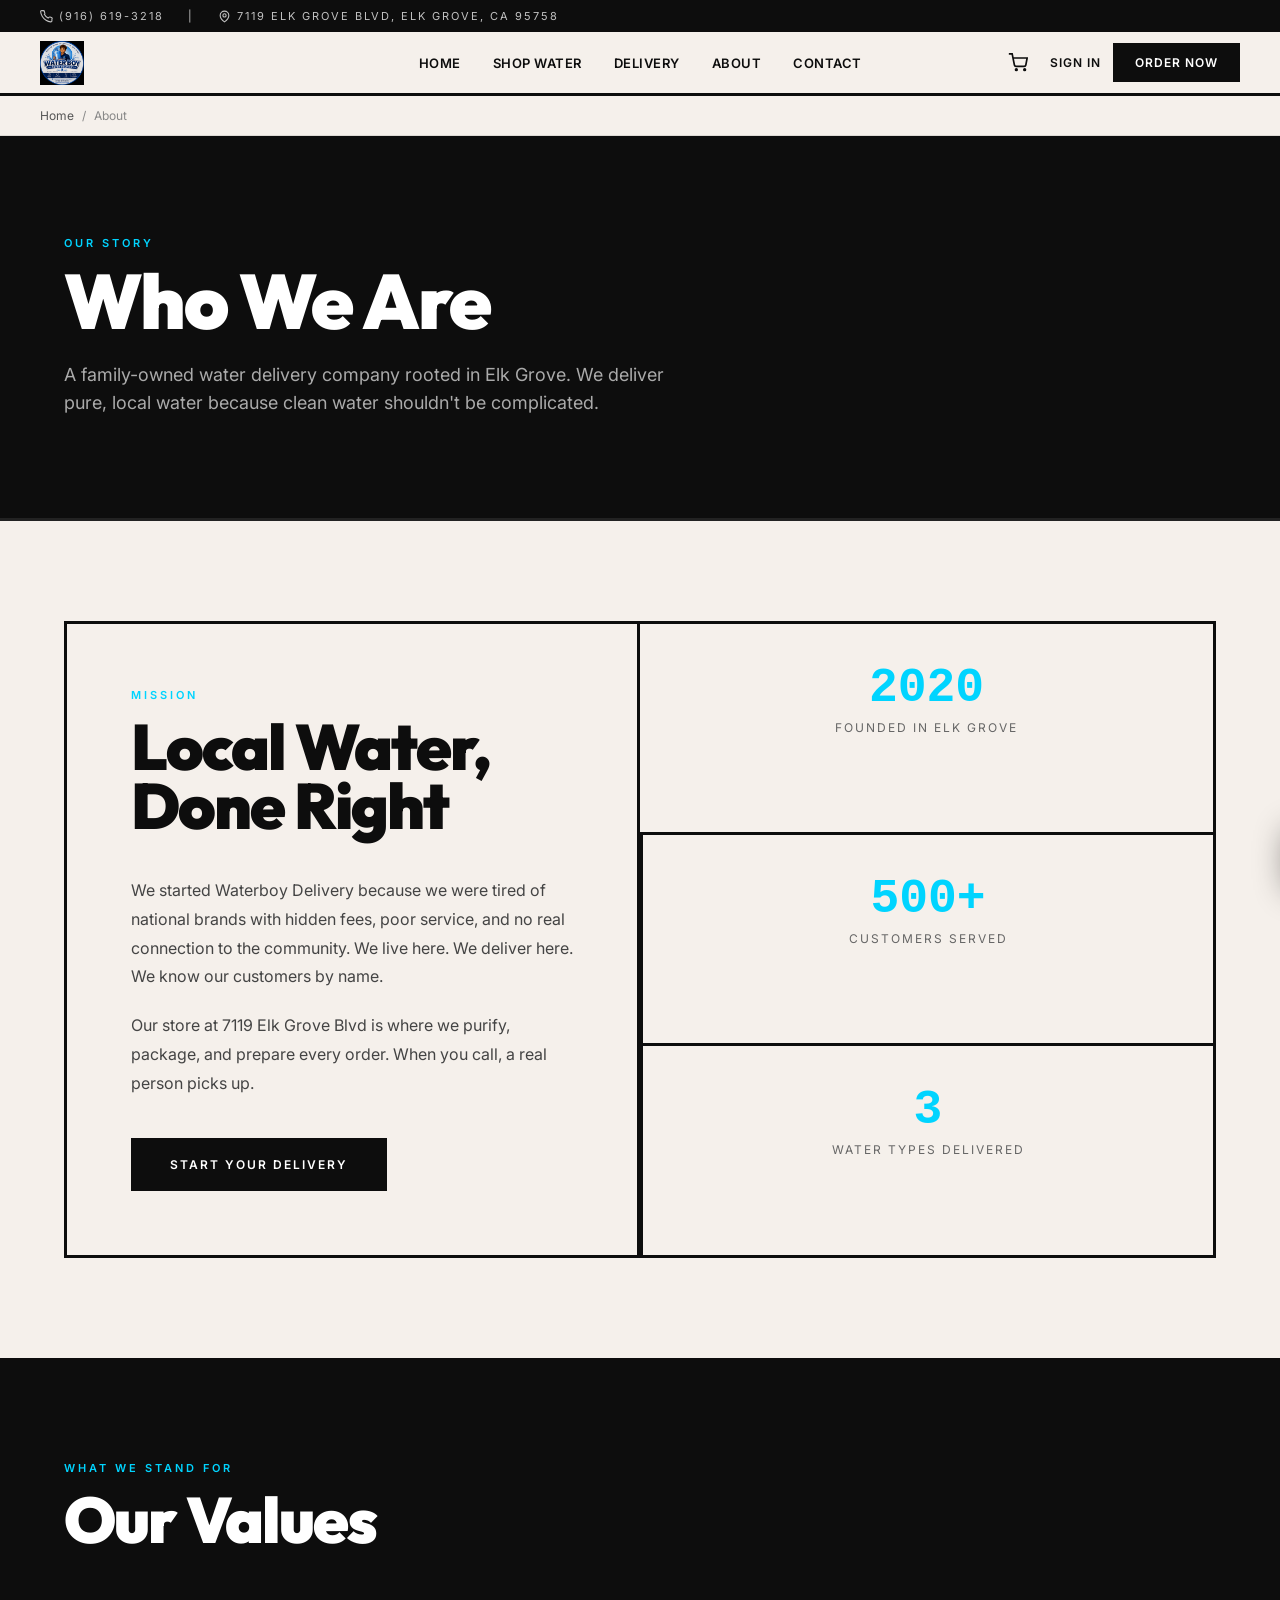
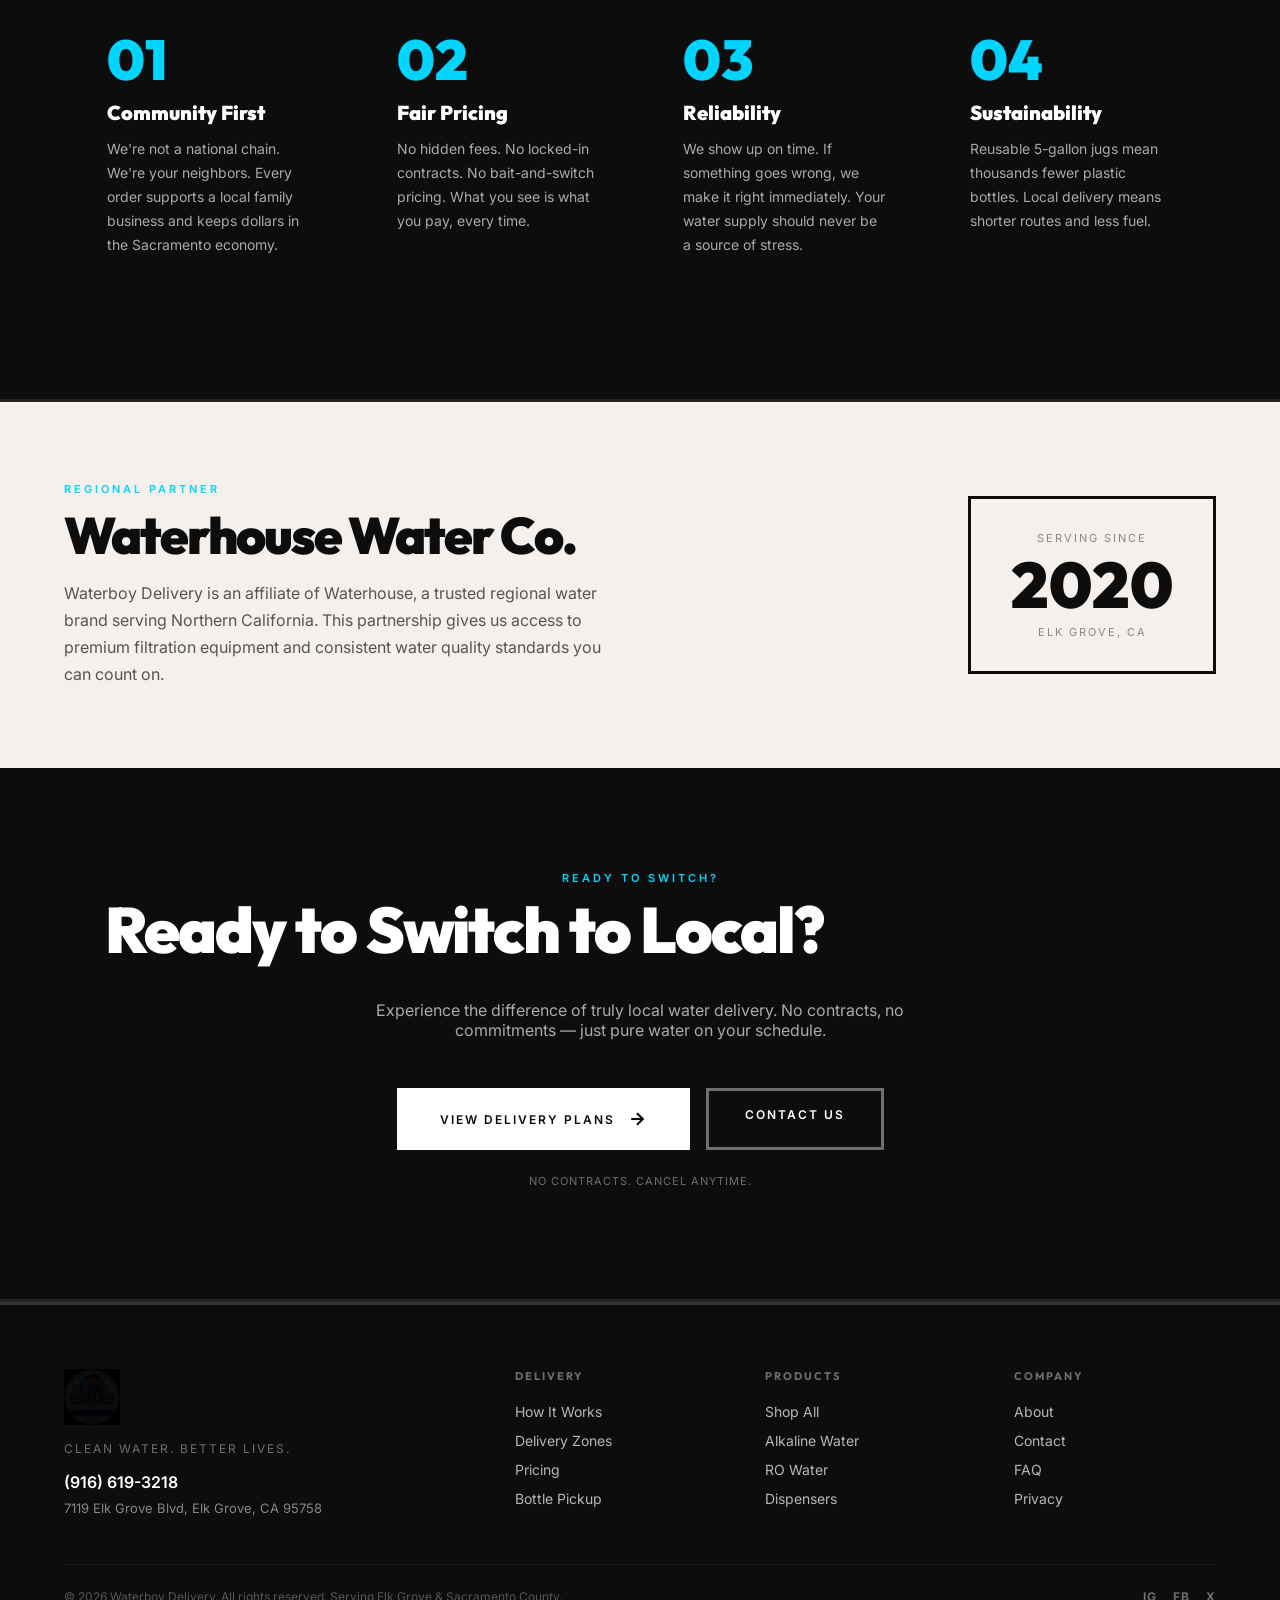
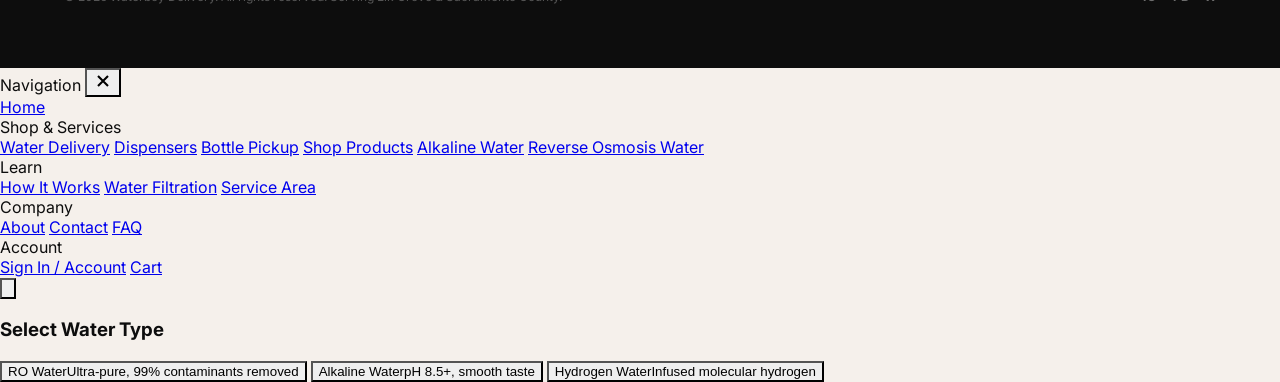
==== commit 0aac5609: "waterboy - fix cart icon, footer tagline, footer logo, first-timer banner, consolidate order to 3 st" ====
--- a/about.html
+++ b/about.html
@@ -241,8 +241,8 @@
 <footer id="footer" role="contentinfo">
   <div class="wb-footer-grid">
     <div class="wb-footer-brand">
-      <img src="Images%20for%20Menu/Images%20for%20Menu/logo.PNG" alt="Waterboy Delivery" onerror="this.style.display='none'" />
-      <p style="font-size:12px;color:rgba(255,255,255,0.4);letter-spacing:2px;text-transform:uppercase;margin:0 0 16px;">Pure Water. Delivered.</p>
+      <img src="Images%20for%20Menu/Images%20for%20Menu/logo.PNG" alt="Waterboy Delivery" height="56" width="auto" style="height:56px;width:auto;display:block;" onerror="this.style.display='none'" />
+      <p style="font-size:12px;color:rgba(255,255,255,0.4);letter-spacing:2px;text-transform:uppercase;margin:0 0 16px;">Clean Water. Better Lives.</p>
       <a href="tel:+19166193218" class="wb-footer-phone">(916) 619-3218</a>
       <span class="wb-footer-loc">7119 Elk Grove Blvd, Elk Grove, CA 95758</span>
     </div>
--- a/shop.css
+++ b/shop.css
@@ -0,0 +1,649 @@
+/* ================================================================
+   SHOP.CSS — Cart · Checkout · Auth · Modals · Subscription
+   Waterboy Delivery
+   ================================================================ */
+
+/* ── Zone Inline Results ─────────────────────────────────────── */
+.zone-inline{font-family:'Space Grotesk',sans-serif;font-size:12px;padding:8px 12px;border-radius:8px;margin-top:8px;line-height:1.5}
+.zone-z1{background:rgba(109,207,112,.12);border:1px solid rgba(109,207,112,.35);color:#6DCF70}
+.zone-z2{background:rgba(0,212,255,.08);border:1px solid rgba(0,212,255,.3);color:#00D4FF}
+.zone-z3{background:rgba(255,215,0,.08);border:1px solid rgba(255,215,0,.3);color:#FFD700}
+.zone-out{background:rgba(255,107,107,.1);border:1px solid rgba(255,107,107,.35);color:#ff6b6b}
+.zone-out a{color:#ff6b6b;text-decoration:underline}
+.zone-unk{background:rgba(139,184,212,.08);border:1px solid rgba(139,184,212,.2);color:#8BB8D4}
+
+/* ── Pricing Overhaul ────────────────────────────────────────── */
+.px-sub-head{margin:0 0 40px;text-align:center}
+.px-sub-title{font-family:'Outfit',sans-serif;font-size:26px;font-weight:900;color:#fff;margin:0 0 12px}
+.px-sub-desc{color:#8BB8D4;font-size:15px;max-width:680px;margin:0 auto;line-height:1.7}
+.px-save-badge{display:inline-block;background:rgba(76,175,80,.14);border:1px solid rgba(76,175,80,.4);color:#6DCF70;font-family:'Space Grotesk',sans-serif;font-size:11px;font-weight:700;letter-spacing:.5px;padding:4px 11px;border-radius:20px;margin:10px 0 8px}
+.px-save-badge--special{background:rgba(0,212,255,.1);border-color:rgba(0,212,255,.35);color:#00D4FF}
+.px-vs-line{font-size:11px;color:#5A7A96;font-family:'Space Grotesk',sans-serif;margin:8px 0 4px;line-height:1.6}
+.px-freq-note{font-family:'Space Grotesk',sans-serif;font-size:11px;color:#00D4FF;letter-spacing:1px;text-transform:uppercase;margin:12px 0 8px;padding:3px 10px;background:rgba(0,212,255,.07);border-radius:20px;display:inline-block}
+.px-avail-yes{color:#6DCF70!important}
+/* Freq tabs */
+.freq-tabs{display:flex;gap:8px;margin-bottom:28px;justify-content:center}
+.freq-tab-btn{padding:10px 32px;border-radius:24px;border:1.5px solid rgba(0,212,255,.25);background:transparent;color:#8BB8D4;font-family:'Space Grotesk',sans-serif;font-size:12px;letter-spacing:1px;cursor:pointer;transition:all .2s}
+.freq-tab-btn.active{background:#00D4FF;border-color:#00D4FF;color:#0B1B2B;font-weight:700}
+.freq-panel{display:none}
+.freq-panel.active{display:block}
+/* 3-col pricing grid */
+.pricing-grid-3{display:grid;grid-template-columns:repeat(3,1fr);gap:24px}
+/* Purified vs Alkaline */
+.px-compare-pair{display:grid;grid-template-columns:1fr 1fr;gap:24px;max-width:580px;margin:0 auto}
+.px-compare-card{background:#132E4A;border:1px solid rgba(0,212,255,.12);border-radius:16px;padding:28px 24px}
+.px-compare-card--alkaline{border-color:rgba(0,212,255,.45);box-shadow:0 0 28px rgba(0,212,255,.1)}
+.px-compare-label{font-family:'Outfit',sans-serif;font-size:17px;font-weight:800;color:#fff;margin-bottom:18px;text-align:center;letter-spacing:.5px}
+.px-compare-row{display:flex;justify-content:space-between;align-items:center;padding:9px 0;border-bottom:1px solid rgba(0,212,255,.07)}
+.px-compare-row:last-child{border-bottom:none}
+.px-cr-key{color:#8BB8D4;font-size:13px}
+.px-cr-val{color:#fff;font-size:13px;font-weight:600;text-align:right}
+/* Us vs Water.com table */
+.px-vs-table-wrap{overflow-x:auto;border-radius:16px;border:2px solid rgba(0,212,255,.2);box-shadow:0 0 40px rgba(0,212,255,.08)}
+.px-vs-table{width:100%;border-collapse:collapse;min-width:400px}
+.px-vs-table thead tr{background:rgba(0,212,255,.1)}
+.px-vs-table th{padding:16px 22px;font-family:'Space Grotesk',sans-serif;font-size:12px;color:#00D4FF;text-align:left;letter-spacing:.5px;border-bottom:1px solid rgba(0,212,255,.15)}
+.px-vs-table td{padding:15px 22px;font-size:14px;color:#C5DFF0;border-bottom:1px solid rgba(0,212,255,.06)}
+.px-vs-table tbody tr:last-child td{border-bottom:none}
+.px-vs-table tbody tr:nth-child(odd){background:rgba(255,255,255,.025)}
+.px-vs-table tbody tr:hover{background:rgba(0,212,255,.05)}
+.px-our-price{color:#00D4FF!important;font-weight:800;font-family:'Space Grotesk',sans-serif;font-size:15px!important}
+.px-their-price{color:#4A6B8A!important}
+.px-their-price s{text-decoration-color:rgba(255,80,80,.5)}
+.px-you-save{color:#6DCF70!important;font-weight:700;font-family:'Space Grotesk',sans-serif}
+.px-footnote{color:#3A5A76;font-size:11px;font-family:'Space Grotesk',sans-serif;margin-top:12px;text-align:center;padding:0 16px}
+@media(max-width:768px){
+  .pricing-grid-3{grid-template-columns:1fr}
+  .px-compare-pair{grid-template-columns:1fr;max-width:100%}
+}
+
+
+/* ── Nav App Pill ─────────────────────────────────────────────── */
+.nav-app-pill{display:inline-flex;align-items:center;gap:6px;padding:5px 13px;border:1.5px solid rgba(0,212,255,.45);border-radius:20px;color:var(--cyan)!important;font-family:'Space Grotesk',sans-serif;font-size:11px;letter-spacing:.4px;white-space:nowrap;transition:background .2s,border-color .2s;cursor:pointer}
+.nav-app-pill:hover{background:rgba(0,212,255,.1);border-color:var(--cyan)}
+
+/* ── Overlay ──────────────────────────────────────────────────── */
+.wb-overlay{position:fixed;inset:0;background:rgba(0,0,0,.88);z-index:10000;display:flex;align-items:center;justify-content:center;opacity:0;transition:opacity .25s ease;pointer-events:none}
+.wb-overlay.open{opacity:1;pointer-events:all}
+
+/* ── Modal Card ───────────────────────────────────────────────── */
+.wb-modal{background:#0D2137;border:1px solid rgba(0,212,255,.15);border-radius:16px;width:92%;max-width:500px;max-height:90vh;overflow-y:auto;transform:scale(.96) translateY(12px);transition:transform .28s cubic-bezier(.34,1.2,.64,1);position:relative;scrollbar-width:thin;scrollbar-color:rgba(0,212,255,.2) transparent}
+.wb-modal::-webkit-scrollbar{width:4px}
+.wb-modal::-webkit-scrollbar-thumb{background:rgba(0,212,255,.2);border-radius:2px}
+.wb-overlay.open .wb-modal{transform:scale(1) translateY(0)}
+.wb-modal.wide{max-width:680px}
+
+/* ── Modal Header ─────────────────────────────────────────────── */
+.wb-mhead{display:flex;align-items:center;justify-content:space-between;padding:22px 26px 14px;border-bottom:1px solid rgba(0,212,255,.08);position:sticky;top:0;background:#0D2137;z-index:2}
+.wb-mhead h2{font-family:'Outfit',sans-serif;font-size:21px;font-weight:800;color:#fff;margin:0}
+.wb-mclose{width:32px;height:32px;display:flex;align-items:center;justify-content:center;background:rgba(255,255,255,.07);border:none;border-radius:8px;color:#8BB8D4;font-size:20px;cursor:pointer;transition:all .2s;line-height:1;flex-shrink:0}
+.wb-mclose:hover{background:rgba(0,212,255,.15);color:#00D4FF}
+
+/* ── Modal Body ───────────────────────────────────────────────── */
+.wb-mbody{padding:22px 26px 26px}
+
+/* ── Fields ───────────────────────────────────────────────────── */
+.wb-field{margin-bottom:14px}
+.wb-field label{display:block;font-size:11px;font-weight:600;color:#8BB8D4;text-transform:uppercase;letter-spacing:.6px;margin-bottom:5px}
+.wb-field input,.wb-field select,.wb-field textarea{width:100%;background:rgba(0,0,0,.3);border:1px solid rgba(0,212,255,.15);border-radius:10px;padding:11px 13px;color:#fff;font-family:'Inter',sans-serif;font-size:14px;outline:none;transition:border-color .2s;box-sizing:border-box}
+.wb-field input:focus,.wb-field select:focus,.wb-field textarea:focus{border-color:rgba(0,212,255,.5);box-shadow:0 0 0 3px rgba(0,212,255,.07)}
+.wb-field textarea{min-height:84px;resize:vertical}
+.wb-field select option{background:#0D2137}
+.wb-row{display:grid;grid-template-columns:1fr 1fr;gap:12px}
+
+/* ── Buttons ──────────────────────────────────────────────────── */
+.wb-btn{width:100%;padding:14px;background:#00D4FF;color:#070F18;font-family:'Outfit',sans-serif;font-weight:700;font-size:15px;border:none;border-radius:10px;cursor:pointer;transition:all .25s;display:flex;align-items:center;justify-content:center;gap:8px}
+.wb-btn:hover{box-shadow:0 0 28px rgba(0,212,255,.45);transform:translateY(-1px)}
+.wb-btn-ghost{width:100%;padding:12px;background:transparent;border:1px solid rgba(0,212,255,.28);color:#00D4FF;font-family:'Outfit',sans-serif;font-weight:600;font-size:14px;border-radius:10px;cursor:pointer;transition:all .2s;margin-top:10px}
+.wb-btn-ghost:hover{background:rgba(0,212,255,.08)}
+.wb-link{background:none;border:none;color:#8BB8D4;font-size:13px;cursor:pointer;text-decoration:underline;padding:0}
+.wb-link:hover{color:#fff}
+
+/* ── Call Bar ─────────────────────────────────────────────────── */
+.wb-callbar{margin-top:18px;padding-top:18px;border-top:1px solid rgba(0,212,255,.08);text-align:center}
+.wb-callbar p{font-size:12px;color:#8BB8D4;margin-bottom:10px}
+.wb-callbtn{display:inline-flex;align-items:center;gap:8px;padding:11px 28px;background:rgba(0,212,255,.09);border:1px solid rgba(0,212,255,.28);border-radius:50px;color:#00D4FF;font-family:'Space Grotesk',sans-serif;font-size:16px;font-weight:700;text-decoration:none;transition:all .2s}
+.wb-callbtn:hover{background:rgba(0,212,255,.16);box-shadow:0 0 20px rgba(0,212,255,.2)}
+
+/* ── Success ──────────────────────────────────────────────────── */
+.wb-success{text-align:center;padding:16px 0;display:none}
+.wb-check-circle{width:58px;height:58px;background:rgba(0,212,255,.14);border:2px solid #00D4FF;border-radius:50%;display:flex;align-items:center;justify-content:center;margin:0 auto 14px;font-size:22px;color:#00D4FF}
+.wb-success h3{font-family:'Outfit',sans-serif;font-size:19px;font-weight:800;color:#fff;margin-bottom:7px}
+.wb-success p{font-size:14px;color:#8BB8D4}
+
+/* ── Toast ────────────────────────────────────────────────────── */
+#wb-toast{position:fixed;bottom:18px;right:18px;top:auto;background:#0D2137;border:1px solid rgba(0,212,255,.3);border-radius:10px;padding:14px 20px;z-index:99999;display:flex;align-items:center;gap:11px;max-width:320px;transform:translateX(130%);transition:transform .38s cubic-bezier(.34,1.56,.64,1);box-shadow:0 8px 32px rgba(0,0,0,.45)}
+#wb-toast.show{transform:translateX(0)}
+.wb-toast-icon{width:30px;height:30px;background:rgba(0,212,255,.14);border-radius:50%;display:flex;align-items:center;justify-content:center;color:#00D4FF;font-size:13px;flex-shrink:0}
+.wb-toast-txt{font-size:13px;color:#C8E8F8;line-height:1.4}
+.wb-toast-txt strong{color:#fff;display:block;font-size:14px;margin-bottom:1px}
+.wb-toast-title{font-size:14px;font-weight:700;color:#fff;font-family:'Outfit',sans-serif}
+.wb-toast-msg{font-size:12px;color:#8BB8D4;margin-top:1px}
+
+/* ── Navbar Additions ─────────────────────────────────────────── */
+.nav-cart-btn,.nav-user-btn{position:relative;background:none;border:none;cursor:pointer;display:inline-flex;align-items:center;gap:5px;color:#8BB8D4;padding:6px 8px;border-radius:8px;font-size:13px;font-family:'Inter',sans-serif;transition:color .2s;vertical-align:middle}
+.nav-cart-btn:hover,.nav-user-btn:hover{color:#00D4FF}
+.nav-cart-btn svg,.nav-user-btn svg{stroke:currentColor;display:block}
+.nav-cart-btn{min-width:40px;min-height:40px;overflow:visible;display:flex;align-items:center;justify-content:center}
+.cart-badge{position:absolute;top:-4px;right:-4px;background:#00D4FF;color:#070F18;font-size:10px;font-weight:800;font-family:'Space Grotesk',sans-serif;min-width:17px;height:17px;border-radius:50%;display:flex;align-items:center;justify-content:center;padding:0 3px;line-height:1}
+
+/* ── User Dropdown ────────────────────────────────────────────── */
+.nav-user-wrap{position:relative;display:inline-block}
+.nav-user-drop{position:absolute;top:calc(100% + 8px);right:0;background:#0D2137;border:1px solid rgba(0,212,255,.2);border-radius:12px;padding:7px;min-width:176px;z-index:9999;display:none;box-shadow:0 12px 40px rgba(0,0,0,.55)}
+.nav-user-wrap.open .nav-user-drop{display:block}
+.nav-user-drop a,.nav-user-drop button{display:block;width:100%;text-align:left;padding:8px 13px;color:#C8E8F8;font-size:13px;border:none;background:none;cursor:pointer;border-radius:7px;font-family:'Inter',sans-serif;text-decoration:none;transition:background .15s;box-sizing:border-box}
+.nav-user-drop a:hover,.nav-user-drop button:hover{background:rgba(0,212,255,.1);color:#00D4FF}
+.nav-user-drop hr{border:none;border-top:1px solid rgba(0,212,255,.08);margin:5px 0}
+.nav-user-drop.open{display:block}
+.nud-out{color:rgba(255,100,100,.7)!important}
+.nud-out:hover{background:rgba(255,80,80,.08)!important;color:#ff6464!important}
+.cd-head>span{font-family:'Outfit',sans-serif;font-size:19px;font-weight:800;color:#fff}
+
+/* ── Cart Drawer ──────────────────────────────────────────────── */
+#cart-drawer-overlay{position:fixed;inset:0;background:rgba(0,0,0,.72);z-index:9000;opacity:0;pointer-events:none;transition:opacity .3s}
+#cart-drawer-overlay.open{opacity:1;pointer-events:all}
+#cart-drawer{position:fixed;top:0;right:0;bottom:0;width:370px;max-width:100vw;background:#081523;border-left:1px solid rgba(0,212,255,.1);z-index:9001;display:flex;flex-direction:column;transform:translateX(100%);transition:transform .35s cubic-bezier(.4,0,.2,1)}
+#cart-drawer.open{transform:translateX(0)}
+.cd-head{display:flex;align-items:center;justify-content:space-between;padding:18px 22px;border-bottom:1px solid rgba(0,212,255,.08);flex-shrink:0}
+.cd-head h2{font-family:'Outfit',sans-serif;font-size:19px;font-weight:800;color:#fff;margin:0}
+.cd-body{flex:1;overflow-y:auto;padding:14px 22px;scrollbar-width:thin;scrollbar-color:rgba(0,212,255,.2) transparent}
+.cart-empty{text-align:center;padding:54px 16px;color:#8BB8D4}
+.cart-empty svg{display:block;margin:0 auto 14px;stroke:rgba(0,212,255,.25)}
+.cart-empty p{font-size:14px}
+.cart-item{display:flex;align-items:center;gap:11px;padding:11px 0;border-bottom:1px solid rgba(255,255,255,.04)}
+.ci-img{width:58px;height:58px;background:#fff;border-radius:8px;overflow:hidden;flex-shrink:0;display:flex;align-items:center;justify-content:center}
+.ci-img img{width:100%;height:100%;object-fit:contain;padding:4px}
+.ci-info{flex:1;min-width:0}
+.ci-name{font-size:13px;font-weight:600;color:#fff;white-space:nowrap;overflow:hidden;text-overflow:ellipsis}
+.ci-price{font-family:'Space Grotesk',sans-serif;font-size:11px;color:#00D4FF;margin-top:2px}
+.ci-ctrl{display:flex;align-items:center;gap:6px}
+.qty-btn{width:27px;height:27px;border:1px solid rgba(0,212,255,.22);background:transparent;color:#00D4FF;border-radius:6px;font-size:16px;cursor:pointer;display:flex;align-items:center;justify-content:center;transition:all .15s;line-height:1}
+.qty-btn:hover{background:rgba(0,212,255,.1)}
+.qty-val{font-family:'Space Grotesk',sans-serif;font-size:13px;color:#fff;min-width:20px;text-align:center}
+.ci-del{background:none;border:none;color:rgba(255,100,100,.55);cursor:pointer;padding:3px;border-radius:5px;transition:color .15s;display:flex;align-items:center}
+.ci-del:hover{color:#ff6464}
+.cd-foot{padding:14px 22px 22px;border-top:1px solid rgba(0,212,255,.08);flex-shrink:0}
+.promo-row{display:flex;gap:8px;margin-bottom:13px}
+.promo-row input{flex:1;background:rgba(0,0,0,.3);border:1px solid rgba(0,212,255,.14);border-radius:8px;padding:9px 12px;color:#fff;font-size:13px;outline:none}
+.promo-row input:focus{border-color:rgba(0,212,255,.4)}
+.promo-apply{padding:9px 14px;background:rgba(0,212,255,.1);border:1px solid rgba(0,212,255,.28);border-radius:8px;color:#00D4FF;font-size:13px;font-weight:600;cursor:pointer;transition:all .2s;white-space:nowrap}
+.promo-apply:hover{background:rgba(0,212,255,.18)}
+.totals-row{display:flex;justify-content:space-between;font-size:13px;color:#8BB8D4;padding:3px 0}
+.totals-row.grand{font-weight:700;color:#fff;font-size:16px;font-family:'Space Grotesk',sans-serif;border-top:1px solid rgba(0,212,255,.1);padding-top:9px;margin-top:6px}
+.totals-row.grand span:last-child{color:#00D4FF}
+.cd-checkout{margin-top:14px}
+
+/* ── Qty Modal ────────────────────────────────────────────────── */
+.qm-product{display:flex;align-items:center;gap:14px;margin-bottom:20px;padding-bottom:18px;border-bottom:1px solid rgba(0,212,255,.08)}
+.qm-img{width:76px;height:76px;background:#fff;border-radius:10px;display:flex;align-items:center;justify-content:center;flex-shrink:0}
+.qm-img img{width:100%;height:100%;object-fit:contain;padding:8px}
+.qm-name{font-family:'Outfit',sans-serif;font-size:17px;font-weight:700;color:#fff}
+.qm-price{font-family:'Space Grotesk',sans-serif;font-size:14px;color:#00D4FF;margin-top:4px}
+.qty-sel{display:flex;align-items:center;justify-content:center;gap:22px;margin:22px 0}
+.qty-lg{width:50px;height:50px;border:2px solid rgba(0,212,255,.3);background:transparent;color:#00D4FF;border-radius:12px;font-size:26px;cursor:pointer;display:flex;align-items:center;justify-content:center;transition:all .15s;line-height:1}
+.qty-lg:hover{background:rgba(0,212,255,.1);border-color:#00D4FF}
+.qty-disp{font-family:'Space Grotesk',sans-serif;font-size:34px;font-weight:700;color:#fff;min-width:50px;text-align:center}
+
+/* ── Step Progress ────────────────────────────────────────────── */
+.step-bar{display:flex;align-items:center;justify-content:center;padding:18px 24px 0}
+.step-dot{width:28px;height:28px;border-radius:50%;background:rgba(255,255,255,.07);border:2px solid rgba(0,212,255,.14);display:flex;align-items:center;justify-content:center;font-family:'Space Grotesk',sans-serif;font-size:10px;font-weight:700;color:#8BB8D4;flex-shrink:0;transition:all .3s}
+.step-dot.active{background:#00D4FF;border-color:#00D4FF;color:#070F18;box-shadow:0 0 14px rgba(0,212,255,.4)}
+.step-dot.done{background:rgba(0,212,255,.18);border-color:rgba(0,212,255,.38);color:#00D4FF}
+.step-line{flex:1;height:2px;background:rgba(0,212,255,.09);max-width:44px;transition:background .3s}
+.step-line.done{background:rgba(0,212,255,.3)}
+
+/* ── Step Panels ──────────────────────────────────────────────── */
+.step-panel{display:none}
+.step-panel.active{display:block}
+.step-title{font-family:'Outfit',sans-serif;font-size:17px;font-weight:800;color:#fff;margin-bottom:18px}
+.step-nav{display:flex;gap:10px;margin-top:22px}
+.step-back{padding:11px 18px;background:transparent;border:1px solid rgba(255,255,255,.1);border-radius:10px;color:#8BB8D4;font-size:14px;cursor:pointer;transition:all .2s}
+.step-back:hover{border-color:rgba(255,255,255,.22);color:#fff}
+.step-next{flex:1}
+
+/* ── Calendar ─────────────────────────────────────────────────── */
+.cal-wrap{margin-bottom:16px}
+.cal-head{display:flex;align-items:center;justify-content:space-between;margin-bottom:10px}
+.cal-title{font-family:'Outfit',sans-serif;font-size:14px;font-weight:700;color:#fff}
+.cal-nav-btn{background:none;border:1px solid rgba(0,212,255,.2);border-radius:6px;color:#00D4FF;width:26px;height:26px;cursor:pointer;display:flex;align-items:center;justify-content:center;font-size:13px;transition:all .15s}
+.cal-nav-btn:hover{background:rgba(0,212,255,.1)}
+.cal-grid{display:grid;grid-template-columns:repeat(7,1fr);gap:3px;margin-bottom:12px}
+.cal-lbl{text-align:center;font-family:'Space Grotesk',sans-serif;font-size:9px;color:#8BB8D4;padding:3px 0}
+.cal-day{aspect-ratio:1;display:flex;align-items:center;justify-content:center;border-radius:7px;font-size:12px;cursor:pointer;transition:all .15s;border:1px solid transparent;font-family:'Space Grotesk',sans-serif;color:#C8E8F8}
+.cal-day:hover:not(.cal-off):not(.cal-sel){background:rgba(0,212,255,.09);border-color:rgba(0,212,255,.28)}
+.cal-day.cal-sel{background:#00D4FF;color:#070F18;font-weight:700;box-shadow:0 0 11px rgba(0,212,255,.38)}
+.cal-day.cal-off{opacity:.22;cursor:not-allowed;pointer-events:none}
+.cal-day.cal-empty{pointer-events:none}
+.time-wins{display:grid;grid-template-columns:repeat(3,1fr);gap:7px;margin-top:10px}
+.tw-btn{padding:9px 6px;border:1px solid rgba(0,212,255,.14);border-radius:9px;text-align:center;cursor:pointer;transition:all .2s;background:transparent;color:#C8E8F8;font-size:12px;font-family:'Inter',sans-serif}
+.tw-btn:hover{border-color:rgba(0,212,255,.38);background:rgba(0,212,255,.05)}
+.tw-btn.sel{border-color:#00D4FF;background:rgba(0,212,255,.11);color:#00D4FF}
+.tw-btn strong{display:block;font-size:13px;margin-bottom:1px}
+
+/* ── Order Type Toggle ────────────────────────────────────────── */
+.order-type-wrap{display:grid;grid-template-columns:1fr 1fr;gap:10px;margin-bottom:18px}
+.ot-btn{padding:13px;border:1px solid rgba(0,212,255,.14);border-radius:10px;background:transparent;color:#C8E8F8;font-size:13px;cursor:pointer;transition:all .2s;text-align:center}
+.ot-btn.sel{border-color:#00D4FF;background:rgba(0,212,255,.1);color:#00D4FF}
+.freq-btns{display:grid;grid-template-columns:repeat(3,1fr);gap:8px;margin-bottom:16px}
+.freq-btn{padding:11px 7px;border:1px solid rgba(0,212,255,.14);border-radius:9px;background:transparent;color:#C8E8F8;font-size:13px;cursor:pointer;transition:all .2s;text-align:center}
+.freq-btn.sel{border-color:#00D4FF;background:rgba(0,212,255,.1);color:#00D4FF}
+
+/* ── Payment ──────────────────────────────────────────────────── */
+.pay-opts{display:flex;flex-direction:column;gap:10px;margin-bottom:18px}
+.pay-apple{width:100%;padding:13px;background:#000;border:none;border-radius:10px;color:#fff;font-size:15px;font-weight:600;cursor:pointer;display:flex;align-items:center;justify-content:center;gap:9px;transition:opacity .2s}
+.pay-apple:hover{opacity:.84}
+.pay-google{width:100%;padding:13px;background:#fff;border:none;border-radius:10px;color:#1a1a1a;font-size:15px;font-weight:600;cursor:pointer;display:flex;align-items:center;justify-content:center;gap:9px;transition:opacity .2s}
+.pay-google:hover{opacity:.84}
+.pay-or{display:flex;align-items:center;gap:10px;margin:4px 0}
+.pay-or::before,.pay-or::after{content:'';flex:1;height:1px;background:rgba(255,255,255,.07)}
+.pay-or span{font-size:11px;color:#8BB8D4;white-space:nowrap}
+.order-box{background:rgba(0,0,0,.25);border:1px solid rgba(0,212,255,.09);border-radius:10px;padding:14px;margin-bottom:18px}
+.ob-row{display:flex;justify-content:space-between;font-size:13px;color:#8BB8D4;padding:3px 0}
+.ob-row.grand{font-weight:700;color:#fff;font-family:'Space Grotesk',sans-serif;border-top:1px solid rgba(0,212,255,.09);padding-top:9px;margin-top:6px}
+.ob-row.grand span:last-child{color:#00D4FF}
+.terms-row{display:flex;align-items:flex-start;gap:9px;margin-bottom:14px}
+.terms-row input{margin-top:3px;accent-color:#00D4FF;flex-shrink:0}
+.terms-row label{font-size:12px;color:#8BB8D4;line-height:1.5}
+.stripe-badge{text-align:center;font-size:10px;color:rgba(255,255,255,.28);margin-top:11px;font-family:'Space Grotesk',sans-serif;letter-spacing:.8px}
+
+/* ── Pay Sim Sheet ────────────────────────────────────────────── */
+#pay-sim{position:fixed;inset:0;background:rgba(0,0,0,.92);z-index:99999;display:flex;align-items:flex-end;justify-content:center;opacity:0;pointer-events:none;transition:opacity .3s}
+#pay-sim.open{opacity:1;pointer-events:all}
+.pay-sheet{background:#1c1c1e;border-radius:22px 22px 0 0;padding:30px 28px 48px;width:100%;max-width:380px;text-align:center}
+.pay-sheet-logo{font-size:22px;color:#fff;margin-bottom:10px}
+.pay-sheet-amt{font-size:30px;font-weight:700;color:#fff;margin-bottom:7px}
+.pay-sheet-card{font-size:13px;color:rgba(255,255,255,.45);margin-bottom:22px}
+.face-id{width:60px;height:60px;border:3px solid #00D4FF;border-radius:14px;margin:0 auto 18px;display:flex;align-items:center;justify-content:center;font-size:26px;animation:faceId 1.4s ease forwards}
+@keyframes faceId{0%{border-color:rgba(0,212,255,.2)}60%{border-color:#00D4FF;box-shadow:0 0 22px rgba(0,212,255,.5)}100%{border-color:rgba(0,212,255,.8)}}
+.pay-sheet-status{font-size:14px;color:rgba(255,255,255,.55)}
+
+/* ── Confirm Screen ───────────────────────────────────────────── */
+.confirm-wrap{text-align:center;padding:18px 0}
+.confirm-check{width:70px;height:70px;background:rgba(0,212,255,.13);border:2px solid #00D4FF;border-radius:50%;display:flex;align-items:center;justify-content:center;margin:0 auto 18px;font-size:30px;color:#00D4FF;animation:popIn .4s cubic-bezier(.34,1.56,.64,1)}
+@keyframes popIn{from{transform:scale(0);opacity:0}to{transform:scale(1);opacity:1}}
+.confirm-wrap h2{font-family:'Outfit',sans-serif;font-size:26px;font-weight:900;color:#fff;margin-bottom:8px}
+.confirm-wrap p{font-size:14px;color:#8BB8D4;margin-bottom:5px}
+.confirm-num{font-family:'Space Grotesk',sans-serif;font-size:16px;color:#00D4FF;margin:14px 0;padding:9px 18px;border:1px solid rgba(0,212,255,.2);border-radius:8px;display:inline-block}
+
+/* ── Product Detail Modal ─────────────────────────────────────── */
+.pd-wrap{display:flex;gap:24px}
+.pd-img{width:220px;height:220px;flex-shrink:0;background:#fff;border-radius:12px;display:flex;align-items:center;justify-content:center;overflow:hidden}
+.pd-img img{width:100%;height:100%;object-fit:contain;padding:14px}
+.pd-info{flex:1}
+.pd-name{font-family:'Outfit',sans-serif;font-size:21px;font-weight:900;color:#fff;margin-bottom:7px}
+.pd-price{font-family:'Space Grotesk',sans-serif;font-size:19px;font-weight:700;color:#00D4FF;margin-bottom:14px}
+.pd-desc{font-size:14px;color:#8BB8D4;line-height:1.7;margin-bottom:16px}
+.pd-specs{margin-bottom:20px}
+.pd-spec{display:flex;justify-content:space-between;font-size:12px;padding:5px 0;border-bottom:1px solid rgba(255,255,255,.04);color:#8BB8D4}
+.pd-spec strong{color:#C8E8F8}
+.pd-qty{display:flex;align-items:center;gap:14px;margin-bottom:16px}
+.pd-qty-label{font-size:13px;color:#8BB8D4}
+
+/* ── Subscription Plan Card ───────────────────────────────────── */
+.sub-plan-card{background:rgba(0,212,255,.07);border:1px solid rgba(0,212,255,.2);border-radius:12px;padding:18px;margin-bottom:18px}
+.sub-plan-name{font-family:'Outfit',sans-serif;font-size:19px;font-weight:800;color:#fff;margin-bottom:4px}
+.sub-plan-price{font-family:'Space Grotesk',sans-serif;font-size:24px;font-weight:700;color:#00D4FF;margin-bottom:10px}
+.sub-plan-tags{display:flex;flex-wrap:wrap;gap:5px}
+.sub-tag{font-size:11px;color:#C8E8F8;background:rgba(0,212,255,.1);border-radius:20px;padding:3px 10px}
+.sub-change{font-size:11px;color:#00D4FF;cursor:pointer;text-decoration:underline;background:none;border:none;margin-top:8px;display:block;text-align:right;padding:0}
+.wtype-sel{display:grid;grid-template-columns:1fr 1fr;gap:10px;margin-bottom:16px}
+.wtype-btn{padding:12px;border:1px solid rgba(0,212,255,.14);border-radius:10px;background:transparent;color:#C8E8F8;font-size:13px;cursor:pointer;transition:all .2s;text-align:center}
+.wtype-btn.sel{border-color:#00D4FF;background:rgba(0,212,255,.1);color:#00D4FF}
+.wtype-ph{font-family:'Space Grotesk',sans-serif;font-size:11px;opacity:.7;display:block;margin-top:2px}
+
+/* ── Auth ─────────────────────────────────────────────────────── */
+.auth-tabs{display:flex;border-bottom:1px solid rgba(0,212,255,.09);margin-bottom:20px}
+.auth-tab{flex:1;padding:11px;background:none;border:none;color:#8BB8D4;font-size:14px;font-weight:600;font-family:'Outfit',sans-serif;cursor:pointer;transition:all .2s;border-bottom:2px solid transparent;margin-bottom:-1px}
+.auth-tab.active{color:#00D4FF;border-bottom-color:#00D4FF}
+.auth-panel{display:none}
+.auth-panel.active{display:block}
+.pw-wrap{position:relative}
+.pw-eye{position:absolute;right:11px;top:50%;transform:translateY(-50%);background:none;border:none;color:#8BB8D4;cursor:pointer;padding:4px;transition:color .2s}
+.pw-eye:hover{color:#00D4FF}
+.demo-hint{background:rgba(0,212,255,.05);border:1px solid rgba(0,212,255,.1);border-radius:8px;padding:9px 12px;margin-bottom:14px;font-size:11px;color:#8BB8D4;font-family:'Space Grotesk',sans-serif}
+
+/* ── Catalog: Add to Cart button ──────────────────────────────── */
+.catalog-atc{display:block;width:100%;margin-top:10px;padding:9px;background:rgba(0,212,255,.1);border:1px solid rgba(0,212,255,.25);border-radius:8px;color:#00D4FF;font-family:'Outfit',sans-serif;font-weight:600;font-size:13px;cursor:pointer;transition:all .2s;text-align:center}
+.catalog-atc:hover{background:rgba(0,212,255,.2);border-color:#00D4FF}
+
+/* ── Responsive ───────────────────────────────────────────────── */
+@media(max-width:768px){
+  .wb-overlay{align-items:flex-end}
+  .wb-modal{width:100%;max-width:100%;border-radius:20px 20px 0 0;max-height:92vh}
+  .wb-modal.wide{max-width:100%}
+  #cart-drawer{width:100%}
+  .pd-wrap{flex-direction:column}
+  .pd-img{width:100%;height:190px}
+  .wb-row{grid-template-columns:1fr}
+  .time-wins{grid-template-columns:1fr}
+  .freq-btns{grid-template-columns:1fr 1fr}
+  .wb-callbtn{font-size:14px;padding:10px 20px}
+}
+@media(max-width:480px){
+  .wb-mbody{padding:18px 18px 22px}
+  .wb-mhead{padding:18px 18px 12px}
+}
+
+/* ═══════════════════════════════════════════════════════════════
+   WATER TYPE SYSTEM
+   ═══════════════════════════════════════════════════════════════ */
+
+/* ── Water Type Modal ─────────────────────────────────────────── */
+.wt-overlay{position:fixed;inset:0;z-index:10100;display:flex;align-items:center;justify-content:center;opacity:0;transition:opacity .4s ease;pointer-events:none;background:rgba(7,15,24,.72);backdrop-filter:blur(12px);-webkit-backdrop-filter:blur(12px)}
+.wt-overlay.open{opacity:1;pointer-events:all}
+.wt-modal{background:linear-gradient(160deg,#0D2137 0%,#0B1B2B 100%);border:1px solid rgba(0,212,255,.18);border-radius:20px;width:92%;max-width:720px;padding:40px 36px 32px;position:relative;box-shadow:0 0 80px rgba(0,212,255,.12),0 32px 64px rgba(0,0,0,.5);transform:scale(.97) translateY(8px);transition:transform .4s cubic-bezier(.34,1.2,.64,1)}
+.wt-overlay.open .wt-modal{transform:scale(1) translateY(0)}
+.wt-browse-link{position:absolute;top:16px;right:20px;font-size:11px;color:rgba(139,184,212,.6);cursor:pointer;text-decoration:none;font-family:'Inter',sans-serif;transition:color .2s;background:none;border:none;padding:0;letter-spacing:.3px}
+.wt-browse-link:hover{color:#8BB8D4}
+.wt-head{text-align:center;margin-bottom:32px}
+.wt-head h2{font-family:'Outfit',sans-serif;font-size:clamp(22px,3vw,30px);font-weight:900;color:#fff;margin:0 0 10px;letter-spacing:-.5px}
+.wt-head p{font-size:14px;color:#8BB8D4;margin:0;line-height:1.6}
+.wt-cards{display:grid;grid-template-columns:repeat(3,1fr);gap:16px;margin-bottom:28px}
+.wt-card{background:rgba(255,255,255,.03);border:1.5px solid rgba(0,212,255,.12);border-radius:14px;padding:22px 18px;cursor:pointer;transition:all .25s ease;position:relative;text-align:center}
+.wt-card:hover{background:rgba(0,212,255,.06);border-color:rgba(0,212,255,.3);transform:translateY(-3px);box-shadow:0 12px 30px rgba(0,212,255,.1)}
+.wt-card.selected{background:rgba(0,212,255,.1);border-color:#00D4FF;box-shadow:0 0 0 2px rgba(0,212,255,.3),0 12px 30px rgba(0,212,255,.15);transform:translateY(-3px)}
+.wt-card-tag{font-family:'Space Grotesk',sans-serif;font-size:9px;font-weight:700;letter-spacing:2px;color:#00D4FF;background:rgba(0,212,255,.1);border:1px solid rgba(0,212,255,.2);border-radius:20px;padding:3px 10px;display:inline-block;margin-bottom:14px}
+.wt-card h3{font-family:'Outfit',sans-serif;font-size:17px;font-weight:800;color:#fff;margin:0 0 8px}
+.wt-card p{font-size:12px;color:#8BB8D4;margin:0;line-height:1.6}
+.wt-card-icon{width:44px;height:44px;margin:0 auto 12px;display:flex;align-items:center;justify-content:center}
+.wt-card-icon svg{width:100%;height:100%;stroke:#00D4FF;opacity:.7}
+.wt-card.selected .wt-card-icon svg{opacity:1}
+.wt-footer{display:flex;justify-content:flex-end}
+.wt-confirm{width:auto;padding:13px 36px;font-size:14px;opacity:.45;cursor:not-allowed;transition:all .25s}
+.wt-confirm.ready{opacity:1;cursor:pointer;box-shadow:0 0 24px rgba(0,212,255,.3)}
+@media(max-width:600px){
+  .wt-modal{padding:28px 20px 24px}
+  .wt-cards{grid-template-columns:1fr}
+  .wt-footer{justify-content:stretch}
+  .wt-confirm{width:100%}
+}
+
+/* ── Water Type Pill Switcher (left menu + per-item) ──────────── */
+.wt-pills{display:flex;gap:6px;flex-wrap:wrap}
+.wt-pill{padding:7px 14px;border-radius:20px;border:1.5px solid rgba(0,212,255,.2);background:transparent;color:#8BB8D4;font-family:'Space Grotesk',sans-serif;font-size:11px;font-weight:700;letter-spacing:.5px;cursor:pointer;transition:all .2s}
+.wt-pill:hover{border-color:rgba(0,212,255,.45);color:#C8E8F8}
+.wt-pill.active{border-color:#00D4FF;background:rgba(0,212,255,.12);color:#00D4FF}
+.wt-pill-label{font-size:11px;font-weight:600;color:#8BB8D4;text-transform:uppercase;letter-spacing:.7px;margin-bottom:6px;display:block;font-family:'Inter',sans-serif}
+.wt-pill-sub{font-size:10px;color:rgba(139,184,212,.6);margin-top:5px;line-height:1.4}
+
+/* Per-item water type selector on product cards */
+.item-wt-wrap{margin:10px 0 0;padding-top:10px;border-top:1px solid rgba(0,212,255,.07)}
+.item-wt-pills{display:flex;gap:5px}
+.item-wt-pill{padding:5px 10px;border-radius:16px;border:1px solid rgba(0,212,255,.15);background:transparent;color:#8BB8D4;font-family:'Space Grotesk',sans-serif;font-size:10px;cursor:pointer;transition:all .15s}
+.item-wt-pill.active{border-color:#00D4FF;background:rgba(0,212,255,.1);color:#00D4FF}
+
+/* ═══════════════════════════════════════════════════════════════
+   LEFT HAMBURGER MENU
+   ═══════════════════════════════════════════════════════════════ */
+#left-menu{position:fixed;inset:0;z-index:2000;pointer-events:none}
+#left-menu.open{pointer-events:all}
+#left-menu-backdrop{position:absolute;inset:0;background:rgba(7,15,24,.7);backdrop-filter:blur(6px);-webkit-backdrop-filter:blur(6px);opacity:0;transition:opacity .35s ease}
+#left-menu.open #left-menu-backdrop{opacity:1}
+#left-menu-panel{position:absolute;top:0;left:0;bottom:0;width:360px;max-width:85vw;background:linear-gradient(180deg,#081320 0%,#0B1B2B 100%);border-right:1px solid rgba(0,212,255,.1);display:flex;flex-direction:column;transform:translateX(-100%);transition:transform .35s cubic-bezier(.4,0,.2,1);overflow-y:auto;overflow-x:hidden;scrollbar-width:thin;scrollbar-color:rgba(0,212,255,.15) transparent}
+#left-menu.open #left-menu-panel{transform:translateX(0)}
+#left-menu-close{position:absolute;top:18px;right:16px;width:34px;height:34px;display:flex;align-items:center;justify-content:center;background:rgba(255,255,255,.06);border:none;border-radius:8px;color:#8BB8D4;font-size:18px;cursor:pointer;transition:all .2s;z-index:1}
+#left-menu-close:hover{background:rgba(0,212,255,.12);color:#00D4FF}
+.lm-water-type{padding:64px 24px 20px}
+.lm-water-label{font-family:'Outfit',sans-serif;font-size:13px;font-weight:700;color:#fff;margin-bottom:10px;letter-spacing:.2px}
+.lm-water-sub{font-family:'Inter',sans-serif;font-size:11px;color:rgba(139,184,212,.6);margin-top:8px;line-height:1.5}
+.lm-divider{border:none;border-top:1px solid rgba(0,212,255,.07);margin:4px 0}
+.lm-nav{padding:8px 0}
+.lm-nav a{display:flex;align-items:center;padding:0 24px;height:56px;font-family:'Inter',sans-serif;font-size:15px;font-weight:500;color:#C8E8F8;text-decoration:none;transition:all .2s;border-left:2px solid transparent}
+.lm-nav a:hover{color:#00D4FF;background:rgba(0,212,255,.04);border-left-color:rgba(0,212,255,.3)}
+.lm-footer{padding:16px 24px 32px;margin-top:auto}
+.lm-phone{display:block;font-family:'Space Grotesk',sans-serif;font-size:14px;font-weight:700;color:#00D4FF;text-decoration:none;margin-bottom:6px;transition:opacity .2s}
+.lm-phone:hover{opacity:.8}
+.lm-hours{font-size:11px;color:#5A8AAC}
+
+/* ═══════════════════════════════════════════════════════════════
+   SIMPLIFIED NAVBAR
+   ═══════════════════════════════════════════════════════════════ */
+#navbar.slim{padding:16px 28px}
+#navbar.slim.scrolled{padding:12px 28px}
+.nav-left{display:flex;align-items:center;gap:14px}
+.nav-hamburger-new{display:flex;flex-direction:column;gap:5px;cursor:pointer;padding:6px;background:none;border:none;flex-shrink:0;border-radius:8px;transition:background .2s}
+.nav-hamburger-new:hover{background:rgba(0,212,255,.07)}
+.nav-hamburger-new span{display:block;width:22px;height:2px;background:#C8E8F8;transition:all .3s ease;transform-origin:center}
+.nav-right{display:flex;align-items:center;gap:6px}
+.nav-phone-link{font-family:'Space Grotesk',sans-serif;font-size:12px;color:#8BB8D4;text-decoration:none;display:flex;align-items:center;gap:6px;padding:7px 12px;border-radius:8px;transition:all .2s;border:1px solid transparent;white-space:nowrap}
+.nav-phone-link:hover{color:#00D4FF;border-color:rgba(0,212,255,.2);background:rgba(0,212,255,.04)}
+.nav-phone-link svg{stroke:currentColor;flex-shrink:0}
+@media(max-width:600px){.nav-phone-text{display:none}}
+@media(max-width:900px){.nav-links{display:none!important}}
+
+/* ═══════════════════════════════════════════════════════════════
+   BOTTLE RETURNS SECTION
+   ═══════════════════════════════════════════════════════════════ */
+#bottle-returns{padding:96px 48px;background:#0B1B2B}
+.bottle-returns-grid{display:grid;grid-template-columns:repeat(3,1fr);gap:24px;margin:48px 0}
+.bottle-return-card{background:rgba(255,255,255,.025);border:1px solid rgba(0,212,255,.1);border-radius:16px;padding:28px 24px;transition:all .25s ease;position:relative}
+.bottle-return-card:hover{border-color:rgba(0,212,255,.3);transform:translateY(-3px);box-shadow:0 16px 40px rgba(0,0,0,.2)}
+.br-card-icon{width:46px;height:46px;background:rgba(0,212,255,.08);border-radius:12px;display:flex;align-items:center;justify-content:center;margin-bottom:16px}
+.br-card-icon svg{width:24px;height:24px;stroke:#00D4FF}
+.br-card-tag{position:absolute;top:20px;right:20px;font-family:'Space Grotesk',sans-serif;font-size:9px;font-weight:700;letter-spacing:1.5px;color:#6DCF70;background:rgba(109,207,112,.1);border:1px solid rgba(109,207,112,.25);border-radius:20px;padding:3px 9px}
+.br-card-tag.amber{color:#FF9E5C;background:rgba(255,158,92,.1);border-color:rgba(255,158,92,.25)}
+.br-card-tag.price{color:#00D4FF;background:rgba(0,212,255,.1);border-color:rgba(0,212,255,.25)}
+.br-card h3{font-family:'Outfit',sans-serif;font-size:18px;font-weight:800;color:#fff;margin:0 0 10px}
+.br-card p{font-size:13px;color:#8BB8D4;line-height:1.7;margin:0}
+.bottle-return-policy{background:rgba(255,158,92,.05);border:1px solid rgba(255,158,92,.2);border-radius:14px;padding:24px 28px;position:relative}
+.bottle-return-policy::before{content:'';position:absolute;top:0;left:0;right:0;height:2px;background:linear-gradient(90deg,#FF9E5C,transparent);border-radius:14px 14px 0 0}
+.brp-head{font-family:'Outfit',sans-serif;font-size:16px;font-weight:800;color:#FF9E5C;margin:0 0 10px}
+.brp-body{font-size:13px;color:#C8E8F8;line-height:1.75;margin:0 0 10px}
+.brp-sub{font-size:12px;color:#8BB8D4;font-style:italic;margin:0}
+@media(max-width:768px){
+  #bottle-returns{padding:72px 24px}
+  .bottle-returns-grid{grid-template-columns:1fr}
+}
+
+/* ═══════════════════════════════════════════════════════════════
+   DISPENSER RENTAL SECTION
+   ═══════════════════════════════════════════════════════════════ */
+#dispenser-rental{padding:80px 48px;background:#0D2137}
+.dispenser-rental-cards{display:grid;grid-template-columns:1fr 1fr;gap:20px;margin:40px 0 24px}
+.dr-card{background:rgba(19,46,74,.7);border:1px solid rgba(0,212,255,.1);border-radius:14px;padding:28px 24px;transition:all .25s;position:relative}
+.dr-card:hover{border-color:rgba(0,212,255,.28);transform:translateY(-2px);box-shadow:0 12px 32px rgba(0,0,0,.2)}
+.dr-card-popular{position:absolute;top:-11px;left:50%;transform:translateX(-50%);font-family:'Space Grotesk',sans-serif;font-size:9px;font-weight:700;letter-spacing:1.5px;color:#0B1B2B;background:#00D4FF;border-radius:20px;padding:4px 12px;white-space:nowrap}
+.dr-price{font-family:'Space Grotesk',sans-serif;font-size:28px;font-weight:700;color:#00D4FF;margin:0 0 4px}
+.dr-price-sub{font-size:11px;color:#5A8AAC;margin:0 0 20px}
+.dr-name{font-family:'Outfit',sans-serif;font-size:17px;font-weight:800;color:#fff;margin:0 0 16px}
+.dr-features{list-style:none;padding:0;margin:0 0 20px}
+.dr-features li{display:flex;align-items:flex-start;gap:8px;font-size:13px;color:#8BB8D4;padding:4px 0;line-height:1.5}
+.dr-features li svg{flex-shrink:0;width:14px;height:14px;stroke:#00D4FF;margin-top:2px}
+.dr-cta{display:block;width:100%;padding:12px;background:rgba(0,212,255,.1);border:1px solid rgba(0,212,255,.28);border-radius:9px;color:#00D4FF;font-family:'Outfit',sans-serif;font-weight:700;font-size:13px;cursor:pointer;transition:all .2s;text-align:center}
+.dr-cta:hover{background:rgba(0,212,255,.18);border-color:#00D4FF;transform:none}
+.dr-note{text-align:center;font-size:12px;color:#5A8AAC;margin:0}
+@media(max-width:640px){
+  #dispenser-rental{padding:60px 24px}
+  .dispenser-rental-cards{grid-template-columns:1fr}
+}
+
+/* ═══════════════════════════════════════════════════════════════
+   WATERHOUSE AFFILIATION (in About section)
+   ═══════════════════════════════════════════════════════════════ */
+.waterhouse-badge{display:inline-flex;align-items:center;gap:10px;background:rgba(0,212,255,.05);border:1px solid rgba(0,212,255,.2);border-radius:50px;padding:8px 18px 8px 10px;margin-bottom:40px}
+.waterhouse-badge-dot{width:8px;height:8px;border-radius:50%;background:#00D4FF;flex-shrink:0;box-shadow:0 0 8px rgba(0,212,255,.5)}
+.waterhouse-badge span{font-family:'Space Grotesk',sans-serif;font-size:10px;letter-spacing:1.5px;color:#00D4FF;font-weight:700;text-transform:uppercase}
+.waterhouse-sub{margin-top:40px;padding-top:36px;border-top:1px solid rgba(0,212,255,.08)}
+.waterhouse-sub h3{font-family:'Outfit',sans-serif;font-size:20px;font-weight:800;color:#C8E8F8;margin:0 0 12px}
+.waterhouse-sub p{font-size:14px;color:#8BB8D4;line-height:1.8;max-width:640px}
+
+/* ═══════════════════════════════════════════════════════════════
+   CHECKOUT ADD-ONS
+   ═══════════════════════════════════════════════════════════════ */
+.co-addons-section{margin:18px 0}
+.co-addons-title{font-family:'Outfit',sans-serif;font-size:15px;font-weight:800;color:#fff;margin:0 0 12px}
+.co-addons-scroll{display:flex;gap:10px;overflow-x:auto;padding-bottom:6px;scrollbar-width:thin;scrollbar-color:rgba(0,212,255,.15) transparent}
+.co-addons-scroll::-webkit-scrollbar{height:3px}
+.co-addons-scroll::-webkit-scrollbar-thumb{background:rgba(0,212,255,.2);border-radius:2px}
+.co-addon-card{flex-shrink:0;width:130px;background:rgba(0,0,0,.25);border:1px solid rgba(0,212,255,.1);border-radius:12px;padding:12px;transition:all .2s}
+.co-addon-card:hover{border-color:rgba(0,212,255,.3);transform:translateY(-2px);box-shadow:0 8px 20px rgba(0,0,0,.2)}
+.co-addon-img{width:100%;height:72px;background:rgba(0,212,255,.05);border-radius:8px;display:flex;align-items:center;justify-content:center;margin-bottom:8px;overflow:hidden}
+.co-addon-img img{width:100%;height:100%;object-fit:contain;padding:6px}
+.co-addon-img svg{stroke:rgba(0,212,255,.3);width:28px;height:28px}
+.co-addon-name{font-size:11px;font-weight:700;color:#fff;font-family:'Outfit',sans-serif;margin-bottom:3px;line-height:1.3}
+.co-addon-desc{font-size:9px;color:#5A8AAC;line-height:1.4;margin-bottom:7px}
+.co-addon-price{font-family:'Space Grotesk',sans-serif;font-size:12px;font-weight:700;color:#00D4FF;margin-bottom:8px}
+.co-addon-ctrl{display:flex;align-items:center;gap:5px}
+.co-addon-add{flex:1;padding:6px 8px;background:rgba(0,212,255,.1);border:1px solid rgba(0,212,255,.22);border-radius:6px;color:#00D4FF;font-size:11px;font-family:'Outfit',sans-serif;font-weight:600;cursor:pointer;transition:all .15s;text-align:center}
+.co-addon-add:hover{background:rgba(0,212,255,.18)}
+.co-addon-add.in-cart{background:rgba(109,207,112,.1);border-color:rgba(109,207,112,.3);color:#6DCF70}
+@media(max-width:600px){
+  .co-addons-scroll{display:grid;grid-template-columns:1fr 1fr;overflow-x:visible}
+  .co-addon-card{width:auto}
+}
+
+/* ── Bottle Return Step ───────────────────────────────────────── */
+.bottle-return-step{margin:14px 0}
+.bottle-return-step .step-title{margin-bottom:10px}
+.br-radio-group{display:flex;flex-direction:column;gap:8px}
+.br-radio{display:flex;align-items:flex-start;gap:11px;padding:12px 14px;border:1.5px solid rgba(0,212,255,.12);border-radius:10px;cursor:pointer;transition:all .2s}
+.br-radio:hover{border-color:rgba(0,212,255,.3);background:rgba(0,212,255,.03)}
+.br-radio input{accent-color:#00D4FF;margin-top:2px;flex-shrink:0;cursor:pointer}
+.br-radio.checked{border-color:#00D4FF;background:rgba(0,212,255,.07)}
+.br-radio-label{font-size:13px;color:#C8E8F8;font-weight:500}
+.br-radio-sub{font-size:11px;color:#5A8AAC;margin-top:2px}
+.br-recurring-note{background:rgba(109,207,112,.07);border:1px solid rgba(109,207,112,.2);border-radius:10px;padding:13px 16px;display:flex;align-items:flex-start;gap:10px;margin:14px 0}
+.br-recurring-note svg{stroke:#6DCF70;flex-shrink:0;width:16px;height:16px;margin-top:1px}
+.br-recurring-note p{font-size:12px;color:#6DCF70;margin:0;line-height:1.6}
+
+/* ═══════════════════════════════════════════════════════════════
+   MENU PRODUCT CARDS
+   ═══════════════════════════════════════════════════════════════ */
+
+.menu-products-section{padding-top:24px;padding-bottom:40px}
+
+.menu-grid{display:grid;grid-template-columns:repeat(2,1fr);gap:9px}
+.menu-grid-2col{}
+.menu-grid-all{}
+
+.menu-card{
+  width:100%;
+  background:#0A1628;
+  border:1px solid rgba(0,212,255,0.12);
+  border-radius:10px;
+  overflow:hidden;
+  display:flex;
+  flex-direction:column;
+  cursor:pointer;
+  transition:transform 0.2s ease,box-shadow 0.2s ease;
+}
+.menu-card:hover{box-shadow:0 4px 20px rgba(0,212,255,0.08)}
+.menu-card:hover{transform:translateY(-2px)}
+
+.menu-card-img{
+  width:100%;
+  aspect-ratio:1/1;
+  background:#F8F8F8;
+  position:relative;
+  overflow:hidden;
+}
+.menu-card-img img{
+  position:absolute;inset:0;
+  width:100%;height:100%;
+  object-fit:contain;display:block;
+}
+
+.menu-card-info{
+  padding:8px 10px;
+  background:#0D2137;
+  display:flex;
+  flex-direction:column;
+  align-items:flex-start;
+  gap:5px;
+  min-height:46px;
+}
+.menu-card-name{color:#fff;font-size:13px;font-family:'Outfit',sans-serif;font-weight:500;text-align:center;line-height:1.3}
+.menu-card-price{color:#00D4FF;font-size:14px;font-weight:700;font-family:'Space Mono','Courier New',monospace;text-align:center}
+
+.mca-name{color:#fff;font-size:14px;font-family:'Outfit',sans-serif;font-weight:600;line-height:1.35;display:-webkit-box;-webkit-line-clamp:2;-webkit-box-orient:vertical;overflow:hidden;text-overflow:ellipsis;width:100%}
+.mca-stars{display:flex;align-items:center;gap:5px;width:100%}
+.mca-st{color:#00D4FF;font-size:12px;letter-spacing:1px}
+.mca-rc{color:#5A8AAC;font-size:11px;font-family:'Space Grotesk',sans-serif}
+.mca-price{color:#00D4FF;font-size:16px;font-weight:700;font-family:'Space Mono','Courier New',monospace}
+.mca-badge{font-size:11px;color:#5A8AAC}
+.mca-atc{width:100%;height:36px;background:#00D4FF;color:#0B1B2B;font-family:'Outfit',sans-serif;font-weight:700;font-size:12px;border:none;border-radius:6px;cursor:pointer;transition:opacity 0.2s;margin-top:2px}
+.mca-atc:hover{opacity:0.88}
+
+.menu-card-carousel-hint{
+  position:absolute;bottom:0;left:0;right:0;
+  background:rgba(0,27,43,0.68);
+  color:#00D4FF;
+  font-size:9px;font-family:'Space Grotesk',sans-serif;letter-spacing:0.3px;
+  text-align:center;padding:4px;pointer-events:none;
+}
+
+/* ═══════════════════════════════════════════════════════════════
+   FLAVOR CAROUSEL MODAL
+   ═══════════════════════════════════════════════════════════════ */
+
+.flavor-carousel-overlay{
+  position:fixed;inset:0;z-index:99990;
+  display:none;align-items:center;justify-content:center;
+}
+.flavor-carousel-overlay.open{display:flex}
+
+.flavor-carousel-backdrop{
+  position:absolute;inset:0;
+  background:rgba(11,27,43,0.93);
+}
+
+.flavor-carousel-box{
+  position:relative;z-index:1;
+  display:flex;flex-direction:column;align-items:center;gap:14px;
+  padding:44px 0 22px;
+  background:#0B1B2B;
+  border:1px solid rgba(0,212,255,0.2);
+  border-radius:16px;
+  width:96vw;max-width:600px;
+  box-shadow:0 24px 64px rgba(0,0,0,0.6);
+  overflow:hidden;
+}
+
+.flavor-carousel-close{
+  position:absolute;top:12px;right:12px;
+  background:rgba(255,255,255,0.07);border:none;
+  color:#8BB8D4;font-size:16px;
+  width:30px;height:30px;
+  display:flex;align-items:center;justify-content:center;
+  border-radius:8px;cursor:pointer;
+  transition:color 0.2s,background 0.2s;line-height:1;z-index:3;
+}
+.flavor-carousel-close:hover{color:#fff;background:rgba(255,255,255,0.14)}
+
+.flavor-carousel-stage{
+  width:100%;position:relative;
+}
+
+.flavor-carousel-img-wrap{
+  width:100%;height:70vh;
+  background:#F8F8F8;
+  display:flex;align-items:center;justify-content:center;overflow:hidden;
+}
+.flavor-carousel-img-wrap img{width:100%;height:100%;object-fit:contain;transition:none}
+
+.flavor-carousel-arrow{
+  position:absolute;top:50%;transform:translateY(-50%);z-index:2;
+  width:48px;height:48px;
+  background:rgba(11,27,43,0.55);
+  border:1px solid rgba(0,212,255,0.4);
+  color:#00D4FF;font-size:28px;
+  border-radius:50%;
+  display:flex;align-items:center;justify-content:center;
+  cursor:pointer;transition:background 0.2s;line-height:1;
+}
+.fca-prev{left:10px}
+.fca-next{right:10px}
+.flavor-carousel-arrow:hover{background:rgba(0,212,255,0.3)}
+
+.flavor-carousel-dots{display:flex;gap:8px;justify-content:center}
+.fcd-dot{
+  width:7px;height:7px;border-radius:50%;
+  background:rgba(0,212,255,0.25);
+  cursor:pointer;transition:background 0.2s,transform 0.2s;display:inline-block;
+}
+.fcd-dot.active{background:#00D4FF;transform:scale(1.3)}
+.fcd-dot:hover{background:rgba(0,212,255,0.55)}
+
+@media(max-width:480px){
+  .menu-grid{gap:6px}
+}
